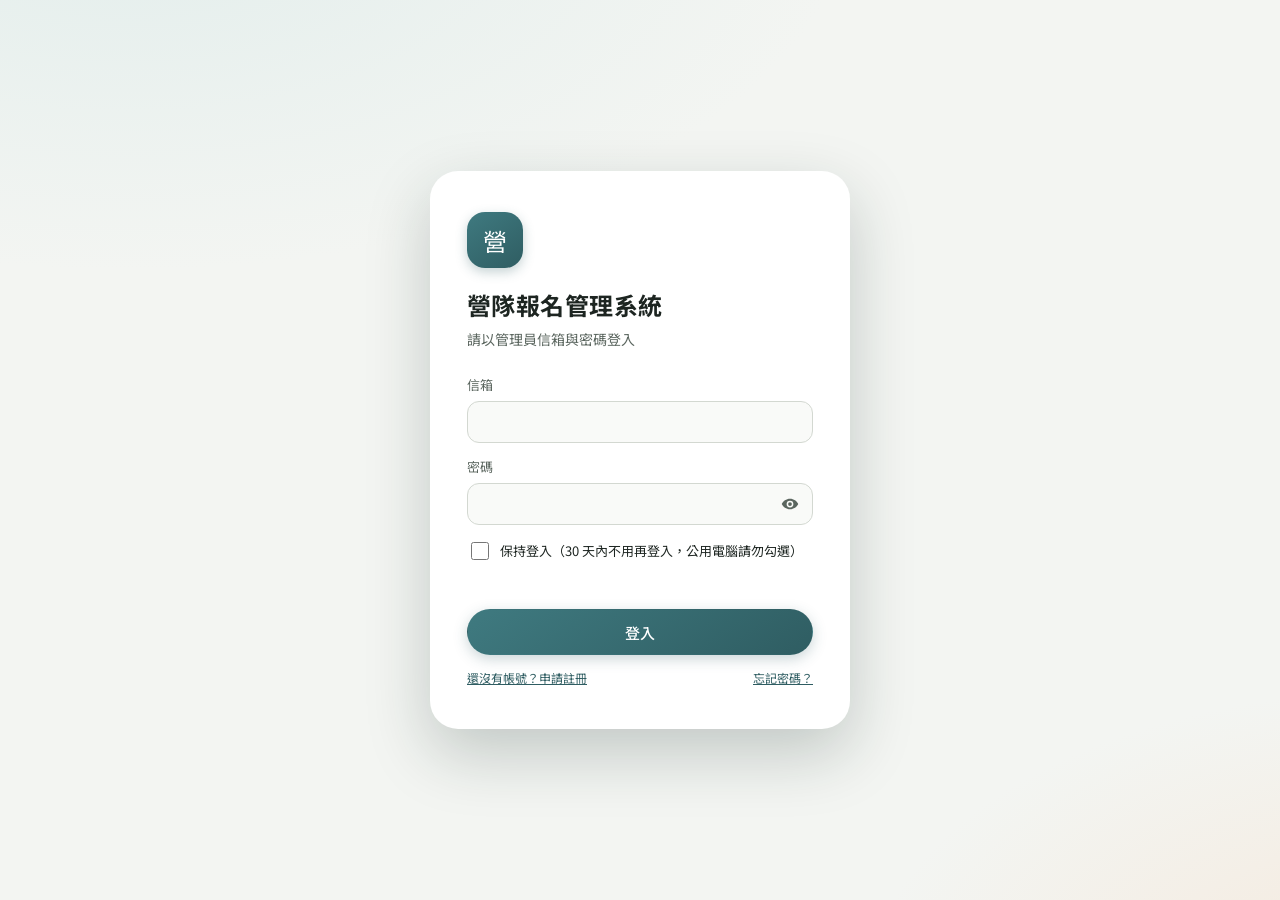
==== admin.html @ 38237365 "Update admin.html" ====
<!DOCTYPE html>
<html lang="zh-Hant">
<head>
  <meta charset="utf-8">
  <meta name="viewport" content="width=device-width, initial-scale=1">
  <meta name="theme-color" content="#2f5d62">
  <meta name="apple-mobile-web-app-capable" content="yes">
  <meta name="apple-mobile-web-app-title" content="營隊管理">
  <link rel="manifest" href="manifest.webmanifest">
  <link rel="icon" type="image/png" href="icon-192.png">
  <link rel="apple-touch-icon" href="icon-192.png">
  <title>系統管理｜營隊報名管理</title>
  <link rel="preconnect" href="https://fonts.googleapis.com">
  <link href="https://fonts.googleapis.com/css2?family=Noto+Sans+TC:wght@400;500;700&display=swap" rel="stylesheet">
  <link rel="stylesheet" href="assets/style.css">
  <script src="assets/config.js"></script>
  <script src="assets/app.js"></script>
</head>
<body>
  <main id="app">
<div class="view-admin hidden">
  <div class="page-head">
    <div>
      <h1>系統管理</h1>
      <div class="sub" id="ad-sub"></div>
    </div>
  </div>
  <div class="tabs" id="ad-tabs">
    <button type="button" data-tab="staff" class="on">人員</button>
    <button type="button" data-tab="projects">專案</button>
    <button type="button" data-tab="templates">信件範本</button>
    <button type="button" data-tab="perms">權限與移交</button>
  </div>
  <div id="ad-body"><div class="loading"><div class="spinner"></div>載入中</div></div>
</div>
<div class="loading" id="page-loading"><div class="spinner"></div>載入中</div>
  </main>
  <div id="modal-root"></div>
  <div id="toast-root"></div>
<script>
App.page('admin', function (root, params) {
  var D = null, tab = params.tab || 'staff';
  /** 每個分頁需要的權限（任一項） */
  var TAB_PERMS = { staff: ['approveStaff', 'manageStaff'], projects: ['approveProject', 'projectStatus', 'siteMaint'], templates: ['templates'], perms: ['__root'] };
  function can(k) { return D.me.isRoot || (k !== '__root' && D.me.perms.indexOf(k) >= 0); }
  function tabAllowed(t) { return (TAB_PERMS[t] || []).some(can); }

  function load() {
    return apiFast('getAdminData', function (d) {
      D = d;
      var first = null;
      $$('#ad-tabs button', root).forEach(function (b) {
        var t = b.getAttribute('data-tab'), okTab = tabAllowed(t);
        b.classList.toggle('hidden', !okTab);
        if (okTab && !first) first = t;
      });
      if (!tabAllowed(tab)) tab = first;
      $$('#ad-tabs button', root).forEach(function (b) { b.classList.toggle('on', b.getAttribute('data-tab') === tab); });
      render();
    }).catch(function (e) { toast(e.message, true); $('#ad-body', root).innerHTML = '<div class="card card-pad empty"></div>'; $('#ad-body .empty', root).textContent = e.message; });
  }

  $$('#ad-tabs button', root).forEach(function (b) {
    b.addEventListener('click', function () {
      tab = b.getAttribute('data-tab');
      $$('#ad-tabs button', root).forEach(function (x) { x.classList.toggle('on', x === b); });
      render();
    });
  });

  function render() {
    $('#ad-sub', root).textContent = '系統帳號：' + D.systemAccount + '　·　今日剩餘寄信額度 ' + D.quota + ' 封';
    var body = $('#ad-body', root);
    body.innerHTML = '';
    if (tab === 'staff') renderStaff(body);
    if (tab === 'projects') renderProjects(body);
    if (tab === 'templates') renderTemplates(body);
    if (tab === 'perms') renderPerms(body);
  }

  function permLabel(k) { var x = D.permDefs.filter(function (p) { return p.key === k; })[0]; return x ? x.label : k; }

  /* ---------- 人員 ---------- */
  function renderStaff(body) {
    var pending = D.staff.filter(function (s) { return s.applyStatus === '待審核'; });
    if (pending.length && can('approveStaff')) {
      var pc = el('<div class="card" style="margin-bottom:16px"><div class="toolbar"><h3 class="grow">待審核的註冊申請（' + pending.length + '）</h3></div>' +
        '<div class="table-wrap"><table class="simple"><thead><tr><th>名稱</th><th>信箱</th><th>申請說明</th><th>申請時間</th><th></th></tr></thead><tbody></tbody></table></div></div>');
      if (!D.approval.staffApproval) $('.toolbar', pc).insertAdjacentHTML('beforeend', '<span class="small muted">核准設定已關閉，之後的新人員會直接啟用</span>');
      pending.forEach(function (s) {
        var tr = el('<tr><td></td><td></td><td></td><td></td><td style="text-align:right;white-space:nowrap"><button class="btn sm danger" type="button">拒絕</button> <button class="btn sm primary" type="button">核准</button></td></tr>');
        var td = $$('td', tr);
        td[0].textContent = s.name; td[1].textContent = s.email; td[2].textContent = s.applyNote || '—'; td[3].textContent = fmtTime(s.createdAt);
        var b = $$('button', tr);
        b[0].addEventListener('click', function () { rejectApply(s); });
        b[1].addEventListener('click', function () { approveApply(s); });
        $('tbody', pc).appendChild(tr);
      });
      body.appendChild(pc);
    }
    var card = el('<div class="card"><div class="toolbar"><h3 class="grow">管理員</h3>' + (can('manageStaff') ? '<button class="btn primary sm" type="button">新增共同管理員</button>' : '') + '</div>' +
      '<div class="table-wrap"><table class="simple"><thead><tr><th>名稱</th><th>信箱</th><th>角色</th><th>可管理專案</th><th>總管授予的權限</th><th>狀態</th><th></th></tr></thead><tbody></tbody></table></div></div>');
    if (can('manageStaff')) $('.toolbar button', card).addEventListener('click', function () { editStaff(null); });
    var tb = $('tbody', card);
    D.staff.filter(function (s) { return s.applyStatus !== '待審核'; }).forEach(function (s) {
      var tr = el('<tr><td></td><td></td><td></td><td></td><td></td><td></td><td style="text-align:right;white-space:nowrap"></td></tr>');
      var td = $$('td', tr);
      td[0].textContent = s.name;
      td[1].textContent = s.email;
      td[2].innerHTML = '<span class="role-tag' + (s.isOwner ? ' owner' : s.isRoot ? ' root' : '') + '">' + esc(s.role) + '</span>' + (s.isOwner && s.isChief ? '<span class="role-tag root" style="margin-left:4px">協同總管</span>' : '');
      td[3].textContent = s.isRoot || s.perms.indexOf('allProjects') >= 0 ? '全部專案' : (s.projects.join('、') || '—');
      td[4].innerHTML = s.isRoot ? '<span class="small muted">全部</span>' : s.perms.length ? '<div class="perm-tags">' + s.perms.map(function (k) { return '<span class="perm-tag">' + esc(permLabel(k)) + '</span>'; }).join('') + '</div>' : '<span class="small muted">—</span>';
      td[5].innerHTML = (s.applyStatus === '已拒絕' ? '<span class="pill mute">申請未通過</span>' :
        s.enabled ? pill('運作中').replace('運作中', '啟用') : '<span class="pill mute">停用</span>') +
        '<div class="small ' + (s.termsVersion === D.terms.version ? 'muted' : 'warn-text') + '" style="margin-top:4px">' +
        (s.termsVersion ? '同意書第 ' + s.termsVersion + ' 版' + (s.termsVersion === D.terms.version ? '' : '（需重新同意）') : '尚未同意同意書') + '</div>';
      var acts = td[6];
      function btn(label, fn, cls) { var b = el('<button class="btn sm ' + (cls || '') + '" type="button" style="margin-left:6px"></button>'); b.textContent = label; b.addEventListener('click', fn); acts.appendChild(b); }
      // 有授權的人只有總管能停用或重設密碼（避免互相接管）
      var touchable = !s.isRoot && (D.me.isRoot || !s.perms.length || s.email === D.me.email);
      if (D.me.isRoot && !s.isRoot && s.enabled) btn('權限', function () { editPerms(s); });
      if (can('manageStaff') && (!s.isRoot || D.me.isRoot) && (!s.isOwner || D.me.isOwner)) btn('編輯', function () { editStaff(s); });
      if (can('manageStaff') && touchable) btn('重設密碼', function () { resetPw(s); });
      if (s.applyStatus === '已拒絕' && can('approveStaff')) btn('改為核准', function () { approveApply(s); });
      else if (can('manageStaff') && touchable) btn(s.enabled ? '停用' : '啟用', function () { toggleStaff(s); }, s.enabled ? 'danger' : '');
      tb.appendChild(tr);
    });
    body.appendChild(card);
  }

  function editStaff(s) {
    var isNew = !s;
    var form = el('<form style="display:flex;flex-direction:column;gap:14px" onsubmit="return false">' +
      '<label class="field"><span>名稱</span><input class="input" name="name"></label>' +
      '<label class="field"><span>信箱</span><input class="input" name="email" type="email"></label>' +
      (isNew ? '<label class="field"><span>密碼</span><input class="input" name="password" type="password" autocomplete="new-password"><span class="hint">至少 8 個字元</span></label>' : '') +
      (s && s.isRoot ? '<div class="hint">' + (s.isOwner ? esc(D.ownerTitle || '系統總管') : '協同總管') + '只能修改名稱；協同總管要換人請到「權限與移交」。</div>' :
        '<div class="field"><span class="small muted">可管理專案</span><div style="display:flex;flex-direction:column;gap:8px;margin-top:6px">' +
        D.projects.map(function (p) { return '<label class="check"><input type="checkbox" name="proj" value="' + esc(p.prefix) + '"' + (s && s.projects.indexOf(p.prefix) >= 0 ? ' checked' : '') + '><span>' + esc(p.prefix + '　' + p.name) + '</span></label>'; }).join('') +
        '</div></div>') +
      '</form>');
    form.elements.name.value = s ? s.name : '';
    form.elements.email.value = s ? s.email : '';
    if (!isNew) form.elements.email.disabled = true;
    modal({
      title: isNew ? '新增共同管理員' : '編輯管理員', body: form,
      buttons: [{ label: '取消', value: null }, {
        label: '儲存', cls: 'primary', value: function () {
          return {
            isNew: isNew, name: form.elements.name.value.trim(), email: form.elements.email.value.trim(),
            password: isNew ? form.elements.password.value : '',
            projects: $$('input[name=proj]:checked', form).map(function (i) { return i.value; })
          };
        }
      }]
    }).then(function (d) {
      if (!d) return;
      withBusy(api('saveStaff', d)).then(function () { toast('已儲存'); load(); }).catch(function (e) { toast(e.message, true); });
    });
  }

  function approveApply(s) {
    var form = el('<form style="display:flex;flex-direction:column;gap:14px" onsubmit="return false">' +
      '<dl class="kv"><dt>信箱</dt><dd></dd><dt>申請說明</dt><dd></dd></dl>' +
      '<label class="field"><span>名稱</span><input class="input" name="name"></label>' +
      '<div class="field"><span class="small muted">可管理專案（可以之後再用「編輯」調整）</span><div style="display:flex;flex-direction:column;gap:8px;margin-top:6px">' +
      (D.projects.length ? D.projects.filter(function (p) { return p.status !== '未核准'; }).map(function (p) { return '<label class="check"><input type="checkbox" name="proj" value="' + esc(p.prefix) + '"><span>' + esc(p.prefix + '　' + p.name) + '</span></label>'; }).join('') : '<span class="small muted">目前沒有專案</span>') +
      '</div></div></form>');
    var dd = $$('dd', form);
    dd[0].textContent = s.email; dd[1].textContent = s.applyNote || '—';
    form.elements.name.value = s.name;
    modal({
      title: '核准註冊：' + s.name, desc: '核准後此帳號可以登入，只能管理勾選的專案。', body: form,
      buttons: [{ label: '取消', value: null }, { label: '核准', cls: 'primary', value: function () {
        return { name: form.elements.name.value.trim(), projects: $$('input[name=proj]:checked', form).map(function (i) { return i.value; }) };
      } }]
    }).then(function (d) {
      if (!d) return;
      withBusy(api('approveStaff', s.email, d.projects, d.name)).then(function () { toast('已核准 ' + s.name); load(); }).catch(function (e) { toast(e.message, true); });
    });
  }

  function rejectApply(s) {
    formDialog({ title: '拒絕註冊：' + s.name, desc: s.email + '　拒絕後此帳號不能登入，本人可以重新申請。', okLabel: '拒絕', danger: true,
      fields: [{ name: 'reason', label: '原因（只記錄在操作紀錄，不會寄給申請人）', type: 'textarea' }] })
      .then(function (v) {
        if (!v) return;
        withBusy(api('rejectStaff', s.email, v.reason)).then(function () { toast('已拒絕'); load(); }).catch(function (e) { toast(e.message, true); });
      });
  }

  function resetPw(s) {
    formDialog({ title: '重設密碼：' + s.name, okLabel: '重設', fields: [{ name: 'pw', label: '新密碼', type: 'password', required: true, hint: '至少 8 個字元，請另行告知本人；本人登入後會被要求改成自己的密碼' }] })
      .then(function (v) {
        if (!v) return;
        withBusy(api('resetStaffPassword', s.email, v.pw)).then(function () { toast('已重設密碼'); }).catch(function (e) { toast(e.message, true); });
      });
  }

  function toggleStaff(s) {
    confirmDialog({ title: (s.enabled ? '停用' : '啟用') + ' ' + s.name, lines: [s.enabled ? '停用後此帳號無法登入' : '啟用後可再次登入'], danger: s.enabled, okLabel: s.enabled ? '停用' : '啟用' })
      .then(function (ok) {
        if (!ok) return;
        withBusy(api('setStaffEnabled', s.email, !s.enabled)).then(function () { toast('已更新'); load(); }).catch(function (e) { toast(e.message, true); });
      });
  }

  /* ---------- 專案 ---------- */
  function renderProjects(body) {
    var pend = D.projects.filter(function (p) { return p.status === '待核准'; });
    if (can('approveProject')) {
      var pc = el('<div class="card" style="margin-bottom:16px"><div class="toolbar"><div class="grow"><h3 style="margin:0">待核准的新專案（' + pend.length + '）</h3>' +
        '<div class="small muted">' + (D.approval.projectApproval ? '共同管理建立的專案核准後才開始收報名、寄信。' : '核准設定已關閉，之後的新專案會直接運作。') + '</div></div></div>' +
        '<div class="table-wrap"><table class="simple"><thead><tr><th>專案</th><th>營期</th><th>招生</th><th>建立者</th><th></th></tr></thead><tbody></tbody></table></div></div>');
      var ptb = $('tbody', pc);
      pend.forEach(function (p) {
        var tr = el('<tr><td><b></b><div class="small muted"></div></td><td></td><td></td><td></td><td style="text-align:right;white-space:nowrap"><button class="btn sm danger" type="button">退回</button> <button class="btn sm primary" type="button">核准</button></td></tr>');
        var td = $$('td', tr);
        $('b', td[0]).textContent = p.prefix + '　' + p.name;
        $('.small', td[0]).textContent = '表單：' + ((p.review && p.review.formTitle) || p.formUrl || '');
        td[1].textContent = fmtDate(p.start) + ' – ' + fmtDate(p.end);
        td[2].textContent = (p.regStart ? fmtDate(p.regStart) : '不限') + ' – ' + (p.regEnd ? fmtDate(p.regEnd) : '未定') + '，上限 ' + p.capacity + ' 人，原價 ' + p.price;
        td[3].innerHTML = esc(p.createdBy) + '<div class="small muted">' + esc(fmtTime(p.createdAt)) + '</div>';
        var b = $$('button', tr);
        b[0].addEventListener('click', function () { rejectProj(p); });
        b[1].addEventListener('click', function () { approveProj(p); });
        ptb.appendChild(tr);
      });
      if (!pend.length) ptb.innerHTML = '<tr><td colspan="5"><div class="empty">目前沒有待核准的專案</div></td></tr>';
      body.appendChild(pc);
    }
    if (!can('projectStatus') && !can('siteMaint')) return;
    var g = el('<div class="card card-pad" style="margin-bottom:16px"><div class="row"><div class="grow"><h3>停止全部專案</h3>' +
      '<div class="small muted">開啟後所有專案只能瀏覽：不抄寫新回覆、不寄信、不可修改。</div></div>' +
      '<button class="switch' + (D.globalStop ? ' on' : '') + '" type="button"></button></div></div>');
    $('.switch', g).addEventListener('click', function () {
      var on = !D.globalStop;
      confirmDialog({ title: on ? '停止全部專案' : '恢復全部專案', lines: on ? ['所有專案立即停止運作，只能瀏覽'] : ['恢復各專案原本的狀態'], danger: on, okLabel: on ? '全部停止' : '恢復' })
        .then(function (ok) {
          if (!ok) return;
          withBusy(api('setGlobalStop', on)).then(function () { toast(on ? '已停止全部專案' : '已恢復'); load(); }).catch(function (e) { toast(e.message, true); });
        });
    });
    if (can('projectStatus')) body.appendChild(g);

    var paused = D.sitePaused || {};
    var m = el('<div class="card card-pad" style="margin-bottom:16px"><div class="row"><div class="grow"><h3>全站維護</h3>' +
      '<div class="small muted">勾選要暫停的服務後按「套用」。暫停期間學員仍可填表，回覆會排隊，恢復後依提交時間補處理，不會遺失。' +
      (D.siteMaint && D.siteMaintBy ? '<br>目前由 ' + esc(D.siteMaintBy.split(' ')[0]) + ' 於 ' + esc(fmtTime(D.siteMaintBy.split(' ')[1])) + ' 設定。' : '') + '</div></div>' +
      '<span class="pill ' + (D.siteMaint ? 'warn' : 'ok') + '">' + (D.siteMaint ? '維護中' : '全部運作') + '</span></div>' +
      '<div class="maint-grid"></div>' +
      '<div class="row" style="justify-content:flex-end;gap:8px;margin-top:12px">' +
      (D.siteMaint ? '<button class="btn" type="button" data-act="resume">全部恢復</button>' : '') +
      '<button class="btn primary" type="button" data-act="apply">套用</button></div></div>');
    var grid = $('.maint-grid', m);
    (D.siteServices || []).forEach(function (x) {
      // 尚未開啟維護時，預設只勾「非總管登入」
      var checked = D.siteMaint ? !!paused[x.key] : x.key === 'login';
      var it = el('<label class="maint-item"><input type="checkbox"><span><b></b><span class="small muted"></span></span></label>');
      $('input', it).value = x.key; $('input', it).checked = checked;
      $('b', it).textContent = x.label; $('.small', it).textContent = x.desc;
      if (paused[x.key]) it.classList.add('paused');
      grid.appendChild(it);
    });
    function applyMaint(want) {
      var on = [], off = [];
      (D.siteServices || []).forEach(function (x) {
        if (want[x.key] && !paused[x.key]) on.push(x.label);
        if (!want[x.key] && paused[x.key]) off.push(x.label);
      });
      if (!on.length && !off.length) { toast('設定沒有變更'); return; }
      var lines = [];
      if (on.length) lines.push('暫停：' + on.join('、'));
      if (off.length) lines.push('恢復：' + off.join('、'));
      if (want.login && !paused.login) lines.push('總管以外的人立即無法登入，已登入的人會被登出（含保持登入）');
      if (!want.intake && paused.intake) lines.push('排隊中的表單回覆會立刻依提交時間補處理');
      confirmDialog({ title: '全站維護', lines: lines, danger: on.length > 0, okLabel: '套用' }).then(function (ok) {
        if (!ok) return;
        withBusy(api('setSiteMaintenance', want)).then(function (r) {
          toast('已套用' + (r && r.caughtUp ? '，補處理 ' + r.caughtUp + ' 筆排隊回覆' : ''));
          location.href = 'admin.html?tab=projects';
        }).catch(function (e) { toast(e.message, true); });
      });
    }
    $('[data-act=apply]', m).addEventListener('click', function () {
      var want = {};
      $$('input', grid).forEach(function (i) { if (i.checked) want[i.value] = true; });
      applyMaint(want);
    });
    if (D.siteMaint) $('[data-act=resume]', m).addEventListener('click', function () { applyMaint({}); });
    if (can('siteMaint')) body.appendChild(m);
    if (!can('projectStatus')) return;

    var card = el('<div class="card"><div class="table-wrap"><table class="simple"><thead><tr><th>專案代碼</th><th>營隊名稱</th><th>營期</th><th>設定狀態</th><th>實際狀態</th><th></th></tr></thead><tbody></tbody></table></div></div>');
    var tb = $('tbody', card);
    D.projects.forEach(function (p) {
      var tr = el('<tr><td></td><td></td><td></td><td></td><td></td><td style="text-align:right;white-space:nowrap"></td></tr>');
      var td = $$('td', tr);
      td[0].textContent = p.prefix;
      td[1].textContent = p.name;
      td[2].textContent = fmtDate(p.start) + ' – ' + fmtDate(p.end);
      td[3].innerHTML = pill(p.status) + (p.maintBy ? '<div class="small muted">' + esc(p.maintBy) + '</div>' : '');
      td[4].innerHTML = pill(p.effective);
      function btn(label, fn, cls) { var b = el('<button class="btn sm ' + (cls || '') + '" type="button" style="margin-left:6px"></button>'); b.textContent = label; b.addEventListener('click', fn); td[5].appendChild(b); }
      if (p.canOpen) btn('開啟', function () { go('students', { prefix: p.prefix, title: p.name }); });
      if (p.status !== '已封存' && p.status !== '待核准' && p.status !== '未核准') {
        if (p.status === '已停止') btn('恢復運作', function () { setStatus(p, '運作中'); });
        else btn('停止專案', function () { setStatus(p, '已停止'); }, 'danger');
        btn('封存', function () { archive(p); }, 'danger');
      }
      tb.appendChild(tr);
    });
    if (!D.projects.length) tb.innerHTML = '<tr><td colspan="6"><div class="empty">尚無專案</div></td></tr>';
    body.appendChild(card);
  }

  function approveProj(p) {
    confirmDialog({ title: '核准新專案：' + p.name, lines: ['專案代碼 ' + p.prefix + '，建立者 ' + p.createdBy, '核准後立即掛上表單觸發器、開始收報名與寄信',
      '表單上既有的回覆會匯入' + (p.review && p.review.notifyExisting ? '並寄出通知' : '，不寄通知'), '建立者會收到核准通知'], okLabel: '核准' })
      .then(function (ok) {
        if (!ok) return;
        withBusy(api('approveProject', p.prefix)).then(function (r) { toast('已核准' + (r.imported ? '，匯入 ' + r.imported + ' 筆回覆' : '')); load(); }).catch(function (e) { toast(e.message, true); });
      });
  }

  function rejectProj(p) {
    formDialog({ title: '退回新專案：' + p.name, desc: '退回後專案改為「未核准」，建立者會收到通知，可以修改後用同一個代碼重新送出。', okLabel: '退回', danger: true,
      fields: [{ name: 'reason', label: '原因（會寄給建立者）', type: 'textarea' }] })
      .then(function (v) {
        if (!v) return;
        withBusy(api('rejectProject', p.prefix, v.reason)).then(function () { toast('已退回'); load(); }).catch(function (e) { toast(e.message, true); });
      });
  }

  function setStatus(p, status) {
    var stop = status === '已停止';
    confirmDialog({ title: (stop ? '停止專案：' : '恢復專案：') + p.name, lines: stop ? ['停止後此專案只能瀏覽，不抄寫新回覆、不寄信'] : ['恢復為運作中'], danger: stop, okLabel: stop ? '停止' : '恢復' })
      .then(function (ok) {
        if (!ok) return;
        withBusy(api('setProjectStatus', p.prefix, status)).then(function () { toast('已更新'); load(); }).catch(function (e) { toast(e.message, true); });
      });
  }

  function archive(p) {
    confirmDialog({ title: '封存專案：' + p.name, lines: ['移除表單觸發器，不再抄寫新回覆', '隱藏並保護「' + p.prefix + '_」開頭的所有活頁', '封存後只能瀏覽，無法恢復運作'], danger: true, okLabel: '封存' })
      .then(function (ok) {
        if (!ok) return;
        withBusy(api('archiveProject', p.prefix)).then(function () { toast('已封存'); load(); }).catch(function (e) { toast(e.message, true); });
      });
  }

  /* ---------- 信件範本 ---------- */
  function editTemplate(t) {
    openTemplateEditor(t, {
      headerColor: D.defaultHeaderColor,
      footer: D.mailFooter, footerWhere: '系統管理 → 信件範本最下方；各專案也可在專案設定改', sigWhere: '各專案可在專案設定 → 信件署名改' }).then(function (v) {
      if (!v) return;
      withBusy(api('saveTemplate', t.code, v.subject, v.body, { footer: v.footer, signature: v.signature, headerColor: v.headerColor })).then(function () { toast('範本已儲存'); load(); }).catch(function (e) { toast(e.message, true); });
    });
  }

  function renderPresets(body) {
    var defs = D.presetDefs || [];
    var card = el('<div class="card" style="margin-top:16px"><div class="toolbar"><div class="grow"><h3 style="margin:0">常用清單</h3><div class="small muted">管理者執行匯款異常、取消報名等操作時，點一下就能填入，不用每次打字。每行一項。</div></div>' +
      '<button class="btn primary" type="button">儲存清單</button></div><div class="preset-list"></div></div>');
    var list = $('.preset-list', card);
    defs.forEach(function (d) {
      var f = el('<label class="field"><span></span><textarea class="input"></textarea></label>');
      $('span', f).textContent = d.label;
      $('textarea', f).name = d.key;
      $('textarea', f).value = (D.presets[d.key] || []).join('\n');
      list.appendChild(f);
    });
    $('button', card).addEventListener('click', function () {
      var out = {};
      defs.forEach(function (d) { out[d.key] = $('[name=' + d.key + ']', card).value.split('\n').map(function (x) { return x.trim(); }).filter(String); });
      withBusy(api('savePresets', out)).then(function () { toast('常用清單已儲存'); load(); }).catch(function (e) { toast(e.message, true); });
    });
    body.appendChild(card);
  }

  /** 系統預設的信件附註：每封信最後的灰色小字；各專案可自訂或不加 */
  function renderFooter(body) {
    var card = el('<div class="card card-pad" style="margin-top:16px"><div class="row"><div class="grow"><h3 style="margin:0">信件附註（系統預設）</h3>' +
      '<div class="small muted">每封信內容之後、署名之前，以分隔線隔開的灰色小字。各專案可在「專案設定 → 信件附註」改成自己的或不加；清空表示預設不加附註。</div></div></div>' +
      '<div class="field" style="margin-top:12px"><textarea class="input" rows="5"></textarea></div>' +
      '<div class="row" style="justify-content:flex-end;gap:8px;margin-top:10px"><button class="btn ghost" type="button" data-a="dflt">填入原始預設</button><button class="btn primary" type="button" data-a="save">儲存附註</button></div></div>');
    var ta = $('textarea', card);
    ta.value = D.mailFooter || '';
    var ed = chipEditor(ta);
    ta.parentNode.insertBefore(formatToolbar(ed, { vars: true }), ta);
    $('[data-a=dflt]', card).addEventListener('click', function () { ed.value = D.mailFooterDefault; });
    $('[data-a=save]', card).addEventListener('click', function () {
      withBusy(api('saveMailFooter', ed.value)).then(function (r) { toast(r ? '信件附註已儲存' : '內容沒有變更'); load(); }).catch(function (e) { toast(e.message, true); });
    });
    body.appendChild(card);
  }

  function renderTemplates(body) {
    var card = el('<div class="card"><div class="toolbar"><div class="grow small muted">這裡是系統預設範本，所有專案共用；各專案可在「報名與學員管理 → 信件範本」複製一份直接修改（例如加上飯店、總召資訊）。</div></div>' +
      '<table class="simple"><thead><tr><th>通知</th><th>主旨</th><th></th></tr></thead><tbody></tbody></table></div>');
    var tb = $('tbody', card);
    D.templates.forEach(function (t) {
      var tr = el('<tr><td></td><td></td><td style="text-align:right"><button class="btn sm" type="button">編輯</button></td></tr>');
      $$('td', tr)[0].innerHTML = '<span class="tpl-dot" style="background:' + (normHex(t.headerColor) || D.defaultHeaderColor || '#2f5d62') + '"></span>' + esc(t.name);
      $$('td', tr)[1].textContent = t.subject;
      $('button', tr).addEventListener('click', function () { editTemplate(t); });
      tb.appendChild(tr);
    });
    body.appendChild(card);
    renderFooter(body);
    renderPresets(body);
  }

  /* ---------- 權限與移交（總管與系統總管） ---------- */
  function editPerms(s) {
    var form = el('<form class="perm-form" onsubmit="return false"></form>');
    D.permDefs.forEach(function (x) {
      var it = el('<label class="maint-item"><input type="checkbox" name="perm"><span><b></b><span class="small muted"></span></span></label>');
      $('input', it).value = x.key; $('input', it).checked = s.perms.indexOf(x.key) >= 0;
      $('b', it).textContent = x.label; $('.small', it).textContent = x.desc;
      form.appendChild(it);
    });
    modal({
      title: '授予權限：' + s.name, desc: s.email + '　授予、移交總管與核准設定只有總管可以做；每一項變更都會記錄。', body: form, cls: 'wide',
      buttons: [{ label: '取消', value: null }, { label: '儲存', cls: 'primary', value: function () { return $$('input[name=perm]:checked', form).map(function (i) { return i.value; }); } }]
    }).then(function (perms) {
      if (!perms) return;
      withBusy(api('setStaffPerms', s.email, perms)).then(function (r) {
        var msg = [];
        if (r.added.length) msg.push('授予：' + r.added.join('、'));
        if (r.removed.length) msg.push('收回：' + r.removed.join('、'));
        toast(msg.join('；') || '權限沒有變更'); load();
      }).catch(function (e) { toast(e.message, true); });
    });
  }

  function renderPerms(body) {
    var ac = el('<div class="card card-pad" style="margin-bottom:16px"><h3>核准設定</h3><div class="small muted" style="margin-bottom:12px">決定新人員、新專案是否要先經過核准。總管與有「核准人員」「核准新專案」權限的人，自己新增的不用等核准。</div><div class="approval-list"></div></div>');
    var list = $('.approval-list', ac);
    D.approvalDefs.forEach(function (x) {
      var on = !!D.approval[x.key];
      var row = el('<div class="row approval-row"><div class="grow"><b></b><div class="small muted"></div></div><button class="switch' + (on ? ' on' : '') + '" type="button"></button></div>');
      $('b', row).textContent = x.label; $('.small', row).textContent = x.desc;
      $('.switch', row).setAttribute('aria-label', x.label);
      $('.switch', row).addEventListener('click', function () {
        var d = {}; d[x.key] = !on;
        confirmDialog({ title: (on ? '關閉：' : '開啟：') + x.label, lines: [x.desc], okLabel: on ? '關閉' : '開啟', danger: on && x.key !== 'coCreate' })
          .then(function (ok) {
            if (!ok) return;
            withBusy(api('setApprovalSettings', d)).then(function () { toast('已更新'); load(); }).catch(function (e) { toast(e.message, true); });
          });
      });
      list.appendChild(row);
    });
    body.appendChild(ac);

    var co = D.staff.filter(function (s) { return !s.isRoot && s.enabled; });
    var pc = el('<div class="card" style="margin-bottom:16px"><div class="toolbar"><div class="grow"><h3 style="margin:0">授予權限</h3><div class="small muted">把總管的部分功能交給信任的共同管理。點「設定」逐項勾選。</div></div></div>' +
      '<div class="table-wrap"><table class="simple perm-matrix"><thead><tr><th>人員</th>' + D.permDefs.map(function (x) { return '<th title="' + esc(x.desc) + '">' + esc(x.label) + '</th>'; }).join('') + '<th></th></tr></thead><tbody></tbody></table></div></div>');
    var tb = $('tbody', pc);
    co.forEach(function (s) {
      var tr = el('<tr><td><b></b><div class="small muted"></div></td>' + D.permDefs.map(function (x) { return '<td class="perm-cell">' + (s.perms.indexOf(x.key) >= 0 ? '<span class="perm-yes" aria-label="有">●</span>' : '<span class="muted" aria-label="無">·</span>') + '</td>'; }).join('') +
        '<td style="text-align:right"><button class="btn sm" type="button">設定</button></td></tr>');
      $('b', tr).textContent = s.name; $('.small', tr).textContent = s.email;
      $('button', tr).addEventListener('click', function () { editPerms(s); });
      tb.appendChild(tr);
    });
    if (!co.length) tb.innerHTML = '<tr><td colspan="' + (D.permDefs.length + 2) + '"><div class="empty">還沒有已啟用的共同管理員</div></td></tr>';
    body.appendChild(pc);

    var tm = el('<div class="card card-pad" style="margin-bottom:16px"><div class="row"><div class="grow"><h3 style="margin:0">聲明同意書</h3>' +
      '<div class="small muted">註冊時必須閱讀並勾選；已有帳號的人登入後也會被要求同意。修改內容後版本加一，所有人下次使用時要重新同意。</div></div>' +
      '<span class="pill brand">第 ' + D.terms.version + ' 版' + (D.terms.isDefault ? '（預設內容）' : '') + '</span></div>' +
      '<label class="field" style="margin-top:12px"><span>標題：' + esc(D.terms.title) + '</span><textarea class="input terms-edit" rows="14"></textarea></label>' +
      '<div class="row" style="justify-content:flex-end;margin-top:10px"><button class="btn primary" type="button">儲存為新版本</button></div></div>');
    $('textarea', tm).value = D.terms.text;
    $('button', tm).addEventListener('click', function () {
      var text = $('textarea', tm).value;
      if (text.trim() === D.terms.text.trim()) { toast('內容沒有變更'); return; }
      confirmDialog({ title: '儲存聲明同意書第 ' + (D.terms.version + 1) + ' 版', lines: ['所有人（包含你）下次使用時都要重新閱讀並同意', '修改前後的內容會記錄在操作紀錄'], okLabel: '儲存' })
        .then(function (ok) {
          if (!ok) return;
          withBusy(api('saveTerms', text)).then(function (r) { toast('已儲存為第 ' + r.version + ' 版'); location.reload(); }).catch(function (e) { toast(e.message, true); });
        });
    });
    body.appendChild(tm);

    var OWN = D.ownerTitle || '系統總管';
    var chief = D.staff.filter(function (s) { return s.isChief; })[0];
    var owner = D.staff.filter(function (s) { return s.isOwner; })[0];
    var desc, btns;
    if (D.me.isOwner && D.me.isChief) {
      desc = '你是' + OWN + '，目前也擔任協同總管。可以把協同總管交給另一位管理員負責日常管理；你仍保有全部權限，隨時可以收回。雙方都會收到通知信，並記錄在操作紀錄。';
      btns = '<button class="btn danger" type="button" data-t="give">指派協同總管…</button>';
    } else if (D.me.isOwner) {
      desc = '目前的協同總管是 ' + (chief ? chief.name + '（' + chief.email + '）' : '（未指定）') + '。你是' + OWN + '，不受移交影響、保有全部權限，可以隨時收回協同總管或改指派給其他人。';
      btns = '<button class="btn" type="button" data-t="give">改指派…</button><button class="btn danger" type="button" data-t="reclaim">收回協同總管…</button>';
    } else {
      desc = '把協同總管交給另一位已啟用的管理員。移交後你會變成共同管理，系統管理的功能改由對方使用；雙方都會收到通知信，並記錄在操作紀錄。' +
        (owner ? OWN + ' ' + owner.name + ' 不受影響，隨時可以收回協同總管。' : '');
      btns = '<button class="btn danger" type="button" data-t="give">移交協同總管…</button>';
    }
    var tc = el('<div class="card card-pad transfer-card"><h3>' + (D.me.isOwner ? '協同總管指派' : '移交協同總管') + '</h3><div class="small muted" style="margin-bottom:12px"></div>' +
      '<div class="row" style="justify-content:flex-end;gap:8px">' + btns + '</div></div>');
    $('.small', tc).textContent = desc;
    $$('[data-t]', tc).forEach(function (b) { b.addEventListener('click', function () { transfer(b.getAttribute('data-t'), chief); }); });
    body.appendChild(tc);
  }

  function transfer(mode, chief) {
    var OWN = D.ownerTitle || '系統總管';
    var me = D.staff.filter(function (s) { return s.email === D.me.email; })[0] || { name: '你', email: D.me.email };
    function done(msg) {
      toast(msg);
      if (D.me.isOwner) load(); else setTimeout(function () { go('menu'); }, 1200);
    }
    if (mode === 'reclaim') {
      var other = chief && !chief.isOwner ? chief : null;
      formDialog({
        title: '收回協同總管', desc: '收回後你會重新擔任協同總管' + (other ? '，' + other.name + ' 改為共同管理' : '') + '。雙方都會收到通知信。', okLabel: '收回協同總管', danger: true,
        fields: (other ? [{ name: 'keep', label: other.name + ' 改為共同管理後，仍可以管理所有現有專案', type: 'checkbox', value: true }] : [])
          .concat([{ name: 'pw', label: '再輸入一次你的密碼', type: 'password', required: true }])
      }).then(function (v) {
        if (!v) return;
        withBusy(api('transferRoot', D.me.email, v.pw, !!v.keep)).then(function () { done('已收回協同總管'); }).catch(function (e) { toast(e.message, true); });
      });
      return;
    }
    var co = D.staff.filter(function (s) { return !s.isRoot && s.enabled; });
    if (!co.length) { toast('沒有可以指派的對象，請先新增並啟用一位共同管理員', true); return; }
    var keepLabel = D.me.isOwner
      ? (chief && !chief.isOwner ? '原協同總管 ' + chief.name + ' 改為共同管理後，仍可以管理所有現有專案' : null)
      : '移交後我仍可以管理所有現有專案';
    var fields = [{ name: 'to', label: '新協同總管', type: 'select', options: co.map(function (s) { return { value: s.email, label: s.name + '（' + s.email + '）' }; }), required: true }];
    if (keepLabel) fields.push({ name: 'keep', label: keepLabel, type: 'checkbox', value: true });
    fields.push({ name: 'pw', label: '再輸入一次你的密碼', type: 'password', required: true });
    formDialog({
      title: D.me.isOwner ? '指派協同總管' : '移交協同總管',
      desc: '這個操作會立即生效。' + (D.me.isOwner ? '你仍是' + OWN + '，隨時可以收回。' : OWN + '隨時可以收回協同總管。'),
      okLabel: '確認', danger: true, fields: fields
    }).then(function (v) {
      if (!v) return;
      var t = co.filter(function (s) { return s.email === v.to; })[0];
      var lines = [t.email + ' 會成為協同總管'];
      if (!D.me.isOwner) lines.push('你會改為共同管理' + (v.keep ? '，保留所有現有專案' : ''), '系統管理頁面會關閉，回到功能選單');
      else if (chief && !chief.isOwner) lines.push(chief.name + ' 改為共同管理' + (v.keep ? '，保留所有現有專案' : ''));
      else lines.push('你仍是' + OWN + '，保有全部權限');
      confirmDialog({ title: '確定把協同總管交給 ' + t.name + '？', lines: lines, danger: true, okLabel: '確認' })
        .then(function (ok) {
          if (!ok) return;
          withBusy(api('transferRoot', v.to, v.pw, !!v.keep)).then(function () { done('協同總管已交給 ' + t.name); }).catch(function (e) { toast(e.message, true); });
        });
    });
  }

  load();
});
</script>
</body>
</html>
---- assets/style.css ----
:root {
    --bg: #f3f5f2;
    --surface: #ffffff;
    --surface-2: #f9faf8;
    --line: #e8ebe6;
    --line-strong: #d3d8d1;
    --text: #1d2521;
    --text-2: #5b665f;
    --text-3: #8a948d;
    --brand: #2f5d62;
    --brand-2: #3f7a80;
    --brand-soft: #e6f0ef;
    --accent: #c8803a;
    --ok: #2e7d4f;   --ok-soft: #e5f3ea;
    --warn: #b7791f; --warn-soft: #fbf1df;
    --bad: #c0392b;  --bad-soft: #fbe7e4;
    --info: #3563a8; --info-soft: #e7eef9;
    --mute: #7b847e; --mute-soft: #eef0ed;
    --radius-lg: 24px;
    --radius: 20px;
    --radius-md: 14px;
    --radius-sm: 12px;
    --pill: 999px;
    --shadow: 0 1px 2px rgba(20, 40, 35, .04), 0 6px 24px rgba(20, 40, 35, .06);
    --shadow-hover: 0 2px 4px rgba(20, 40, 35, .05), 0 14px 36px rgba(20, 40, 35, .12);
    --shadow-lg: 0 24px 64px rgba(20, 40, 35, .22);
    --focus: 0 0 0 4px rgba(47, 93, 98, .16);
  }
  * { box-sizing: border-box; }
  html, body { margin: 0; background: var(--bg); color: var(--text); }
  body { background: radial-gradient(1000px 520px at 0% -10%, #e6efed 0%, transparent 60%), radial-gradient(800px 480px at 100% 0%, #f6ede3 0%, transparent 55%), var(--bg); background-attachment: fixed; min-height: 100vh; }
  ::selection { background: var(--brand-soft); }
  body { font-family: 'Noto Sans TC', 'PingFang TC', 'Microsoft JhengHei', system-ui, sans-serif; font-size: 14px; line-height: 1.55; -webkit-font-smoothing: antialiased; }
  a { color: var(--brand); }
  h1, h2, h3 { margin: 0; font-weight: 700; letter-spacing: .01em; }
  h1 { font-size: 24px; letter-spacing: .02em; }
  h2 { font-size: 17px; }
  h3 { font-size: 15px; }
  .hidden { display: none !important; }
  .muted { color: var(--text-2); }
  .small { font-size: 12px; }
  .row { display: flex; gap: 12px; align-items: center; }
  .wrap { flex-wrap: wrap; }
  .grow { flex: 1; }
  .spacer { flex: 1; }

  /* 頂部列 */
  .topbar { position: sticky; top: 12px; z-index: 20; display: flex; align-items: center; gap: 16px; padding: 0 10px 0 14px; height: 60px; max-width: 1296px; margin: 12px auto 0; width: calc(100% - 24px); background: rgba(255, 255, 255, .82); backdrop-filter: saturate(1.4) blur(14px); -webkit-backdrop-filter: saturate(1.4) blur(14px); border: 1px solid rgba(255, 255, 255, .9); border-radius: var(--pill); box-shadow: var(--shadow); }
  .brand { display: flex; align-items: center; gap: 10px; font-weight: 700; color: var(--brand); cursor: pointer; user-select: none; }
  .brand-mark { width: 36px; height: 36px; border-radius: 12px; background: linear-gradient(145deg, var(--brand-2), var(--brand)); color: #fff; display: grid; place-items: center; font-size: 16px; box-shadow: 0 4px 12px rgba(47, 93, 98, .28); }
  .crumb { color: var(--text-2); font-size: 13px; padding: 6px 14px; border-radius: var(--pill); background: var(--surface-2); }
  .crumb:empty { display: none; }
  .crumb b { color: var(--text); font-weight: 500; }
  .user-chip { display: flex; align-items: center; gap: 8px; padding: 5px 5px 5px 14px; border: 1px solid var(--line); border-radius: var(--pill); cursor: pointer; background: var(--surface); transition: box-shadow .15s, border-color .15s; }
  .user-chip:hover { border-color: var(--line-strong); box-shadow: var(--shadow); }
  .user-chip .avatar { width: 34px; height: 34px; border-radius: 50%; background: var(--brand-soft); color: var(--brand); display: grid; place-items: center; font-weight: 700; font-size: 12px; }
  .role-tag { font-size: 11px; padding: 2px 10px; border-radius: 999px; background: var(--brand-soft); color: var(--brand); }
  .role-tag.root { background: linear-gradient(135deg, #f6d27a, #e0a43c); color: #5a3a00; font-weight: 700; box-shadow: 0 2px 6px rgba(200, 128, 58, .3); }
  .role-tag.owner { background: linear-gradient(135deg, #3b2f63, #6a4fb3); color: #fff; font-weight: 700; box-shadow: 0 2px 6px rgba(80, 60, 160, .3); }
  .user-chip .avatar.root { background: linear-gradient(135deg, #fbe3a6, #efc067); color: #6b4300; }
  /* 密碼顯示切換 */
  .pw-wrap { position: relative; display: block; }
  .pw-wrap > .input { width: 100%; padding-right: 46px; box-sizing: border-box; }
  .pw-eye { position: absolute; top: 50%; right: 6px; transform: translateY(-50%); width: 34px; height: 34px; border: 0; border-radius: 10px; background: transparent; color: var(--text-2); display: grid; place-items: center; cursor: pointer; }
  .pw-eye:hover { background: var(--surface-2); color: var(--text); }
  .pw-eye.on { color: var(--brand); }
  .pw-eye:focus-visible { outline: 2px solid var(--brand); outline-offset: 1px; }
  /* 聲明同意書 */
  .terms-box { max-height: 240px; overflow-y: auto; padding: 14px 16px; border: 1px solid var(--line); border-radius: 14px; background: var(--surface-2); font-size: 13px; line-height: 1.75; color: var(--text); }
  .terms-title { font-weight: 700; font-size: 14px; margin-bottom: 8px; display: flex; align-items: baseline; gap: 8px; flex-wrap: wrap; }
  .terms-ver { font-weight: 400; font-size: 11.5px; color: var(--text-2); }
  .terms-text { white-space: pre-wrap; }
  .modal .terms-box { max-height: min(50vh, 420px); }
  .terms-edit { font-size: 13px; line-height: 1.7; min-height: 280px; }
  .warn-text { color: var(--warn); }
  /* 通知鈴鐺 */
  .bell { position: relative; width: 40px; height: 40px; border-radius: 50%; border: 1px solid var(--line); background: var(--surface); color: var(--text-2); display: grid; place-items: center; cursor: pointer; flex: none; transition: border-color .15s, box-shadow .15s, color .15s; }
  .bell:hover { border-color: var(--line-strong); box-shadow: var(--shadow); color: var(--text); }
  .bell-badge { position: absolute; top: -4px; right: -4px; min-width: 18px; height: 18px; padding: 0 5px; border-radius: 999px; background: var(--bad); color: #fff; font-size: 10.5px; font-weight: 700; line-height: 18px; text-align: center; box-shadow: 0 0 0 2px var(--surface); }
  .bell-badge.hidden { display: none; }
  .bell-pop { position: fixed; z-index: 60; width: min(400px, calc(100vw - 16px)); max-height: min(560px, calc(100vh - 100px)); display: flex; flex-direction: column; background: var(--surface); border: 1px solid var(--line); border-radius: 18px; box-shadow: 0 18px 50px rgba(20, 40, 35, .18); overflow: hidden; }
  .bell-head { display: flex; align-items: center; gap: 4px; padding: 12px 10px 6px 16px; }
  .bell-head b { font-size: 15px; }
  .bell-tabs { display: flex; gap: 4px; padding: 0 12px 8px; border-bottom: 1px solid var(--line); }
  .bell-tabs button { border: 0; background: none; padding: 5px 12px; border-radius: 999px; font-size: 12.5px; color: var(--text-2); cursor: pointer; }
  .bell-tabs button.on { background: var(--brand-soft); color: var(--brand); font-weight: 700; }
  .bell-body { overflow-y: auto; overscroll-behavior: contain; }
  .bell-item { display: flex; gap: 10px; width: 100%; text-align: left; padding: 12px 16px 12px 12px; border: 0; border-bottom: 1px solid var(--line); background: none; cursor: pointer; color: var(--text); font: inherit; }
  .bell-item:hover { background: var(--surface-2); }
  .bell-item.unread { background: color-mix(in srgb, var(--brand-soft) 45%, transparent); }
  .bell-item.unread:hover { background: var(--brand-soft); }
  .bell-dot { width: 8px; height: 8px; border-radius: 50%; margin-top: 7px; flex: none; background: transparent; }
  .bell-item.unread .bell-dot { background: var(--brand); }
  .bell-main { display: flex; flex-direction: column; gap: 3px; min-width: 0; flex: 1; }
  .bell-top { display: flex; align-items: center; gap: 6px; font-size: 11.5px; color: var(--text-2); min-width: 0; }
  .bell-top .pill { font-size: 10.5px; padding: 1px 8px; flex: none; }
  .bell-proj { overflow: hidden; text-overflow: ellipsis; white-space: nowrap; min-width: 0; }
  .bell-time { margin-left: auto; white-space: nowrap; flex: none; }
  .bell-title { font-size: 13.5px; }
  .bell-item.unread .bell-title { font-weight: 700; }
  .bell-text { font-size: 12px; color: var(--text-2); overflow: hidden; text-overflow: ellipsis; white-space: nowrap; }
  .bell-empty { padding: 40px 16px; text-align: center; color: var(--text-2); font-size: 13px; }
  .bell-foot { padding: 10px 16px 12px; font-size: 11px; color: var(--text-3, var(--text-2)); text-align: center; }
  .notify-settings { display: flex; flex-direction: column; gap: 16px; }
  .notify-grid { display: grid; grid-template-columns: repeat(auto-fill, minmax(170px, 1fr)); gap: 8px 14px; margin-top: 8px; }
  .maint-pill { display: inline-flex; align-items: center; gap: 6px; height: 30px; padding: 0 14px; border-radius: var(--pill); background: var(--warn-soft); color: var(--warn); font-size: 12px; font-weight: 700; text-decoration: none; white-space: nowrap; }
  .maint-pill::before { content: ''; width: 8px; height: 8px; border-radius: 50%; background: currentColor; animation: blink 1.4s ease-in-out infinite; }
  /* 信件格式工具列與常用清單 */
  .fmt-bar { display: flex; flex-direction: column; gap: 8px; }
  .fmt-row { display: flex; flex-wrap: wrap; align-items: center; gap: 6px; padding: 6px; border-radius: 12px; background: var(--surface-2); }
  .fmt-btn { height: 30px; min-width: 30px; padding: 0 10px; border-radius: 8px; border: 1px solid var(--line); background: var(--surface); color: var(--text); font-size: 12px; cursor: pointer; }
  .fmt-btn:hover { border-color: var(--line-strong); }
  .fmt-swatch { width: 24px; height: 24px; border-radius: 50%; border: 2px solid var(--surface); box-shadow: 0 0 0 1px var(--line); cursor: pointer; padding: 0; color: #fff; font-size: 10px; font-weight: 700; line-height: 20px; }
  .fmt-swatch:hover { transform: scale(1.12); }
  .fmt-sep { width: 1px; height: 20px; background: var(--line); margin: 0 2px; }
  .fmt-hex { display: inline-flex; align-items: center; gap: 4px; height: 30px; padding: 0 4px 0 3px; border-radius: 8px; border: 1px solid var(--line); background: var(--surface); }
  .fmt-hex input[type=color] { width: 24px; height: 24px; border: 0; padding: 0; background: none; cursor: pointer; flex: none; }
  .fmt-hexin { width: 104px; min-width: 0; border: 0; background: transparent; color: var(--text); font: 12px/1 ui-monospace, SFMono-Regular, Menlo, monospace; outline: none; }
  .fmt-hexin.bad { color: var(--bad); }
  .fmt-link .fmt-hex { flex: 0 0 auto; height: 34px; }
  .fmt-bar > .fmt-err { color: var(--bad); padding: 0 6px; }
  .fmt-bar > .fmt-err:empty { display: none; }
  .fmt-var, .fmt-size { height: 30px; border-radius: 8px; border: 1px solid var(--line); background: var(--surface); color: var(--text); font-size: 12px; padding: 0 8px; }
  .fmt-link { display: flex; flex-wrap: wrap; align-items: center; gap: 8px; padding: 10px; border-radius: 12px; border: 1px dashed var(--line-strong); }
  .fmt-link.hidden { display: none; }
  .fmt-link .input { flex: 1 1 160px; min-width: 0; height: 34px; }
  .fmt-link .fmt-err { flex-basis: 100%; color: var(--bad); }
  .fmt-link .fmt-err:empty { display: none; }
  .seg.sm span { height: 28px; padding: 0 10px; font-size: 12px; }
  .preset-chips { display: flex; flex-wrap: wrap; align-items: center; gap: 6px; }
  .preset-chip { max-width: 100%; height: 28px; padding: 0 12px; border-radius: 999px; border: 1px solid var(--line); background: var(--surface-2); color: var(--text); font-size: 12px; cursor: pointer; overflow: hidden; text-overflow: ellipsis; white-space: nowrap; }
  .preset-chip:hover { border-color: var(--brand); color: var(--brand); }
  .tpl-editor { display: grid; grid-template-columns: minmax(0, 1fr) minmax(0, 1fr); gap: 16px; }
  .tpl-editor textarea.input { height: 320px; min-height: 320px; resize: vertical; font-size: 13px; line-height: 1.7; }
  .tpl-editor .mail-frame { width: 100%; height: 100%; min-height: 380px; border: 1px solid var(--line); border-radius: 12px; background: #f4f5f7; }
  @media (max-width: 760px) { .tpl-editor { grid-template-columns: 1fr; } }
  .modal.xwide { width: min(1080px, 100%); }
  .preset-list { display: grid; grid-template-columns: repeat(auto-fill, minmax(260px, 1fr)); gap: 14px; padding: 16px; }
  .preset-list textarea { min-height: 130px; font-size: 13px; }
  .fmt-help { font-size: 12px; color: var(--text-2); line-height: 1.9; }
  .fmt-help code { background: var(--surface-2); border-radius: 6px; padding: 1px 6px; font-size: 11.5px; color: var(--text); }
  .multi-map { grid-column: 1 / -1; }
  .multi-q { display: grid; grid-template-columns: repeat(auto-fill, minmax(180px, 1fr)); gap: 8px 12px; padding: 12px; border: 1px solid var(--line); border-radius: 12px; max-height: 200px; overflow: auto; }
  .multi-q .check span { overflow: hidden; text-overflow: ellipsis; white-space: nowrap; }
  .tag.bad { background: var(--bad-soft, #fdecea); color: var(--bad); }
  .tpl-list { display: flex; flex-direction: column; gap: 8px; }
  .tpl-row { display: flex; align-items: center; gap: 12px; padding: 12px 14px; border: 1px solid var(--line); border-radius: 14px; }
  .tpl-row .grow { min-width: 0; }
  .tpl-row .tpl-name { font-weight: 600; font-size: 14px; }
  .tpl-row .tpl-subj { overflow: hidden; text-overflow: ellipsis; white-space: nowrap; }
  .sync-note { font-size: 12px; color: var(--text-2); white-space: nowrap; }
  /* 匯出 PDF 視窗 */
  .export-dlg { display: flex; flex-direction: column; gap: 16px; }
  .export-row { display: flex; gap: 14px; align-items: center; flex-wrap: wrap; }
  .export-row.top { align-items: flex-start; }
  .export-label { width: 64px; flex: none; font-size: 13px; color: var(--text-2); font-weight: 500; }
  .export-row .grow { min-width: 0; flex: 1; display: flex; flex-direction: column; gap: 12px; }
  .seg { display: inline-flex; flex-wrap: wrap; gap: 6px; padding: 4px; border-radius: 14px; background: var(--surface-2); }
  .seg label { cursor: pointer; }
  .seg input { position: absolute; opacity: 0; pointer-events: none; }
  .seg span { display: inline-flex; align-items: center; height: 32px; padding: 0 14px; border-radius: 10px; font-size: 13px; color: var(--text-2); }
  .seg input:checked + span { background: var(--surface); color: var(--brand); font-weight: 600; box-shadow: 0 1px 3px rgba(0,0,0,.08); }
  .seg input:focus-visible + span { outline: 2px solid var(--brand); }
  .export-group { border: 1px solid var(--line); border-radius: 14px; padding: 12px 14px; }
  .export-group-head { display: flex; align-items: center; gap: 10px; margin-bottom: 10px; font-size: 13px; }
  .export-group-head .link { border: 0; background: none; color: var(--brand); font-size: 12px; cursor: pointer; padding: 2px 4px; }
  .export-cols { display: grid; grid-template-columns: repeat(auto-fill, minmax(150px, 1fr)); gap: 8px 12px; max-height: 220px; overflow: auto; }
  .export-cols .check span { overflow: hidden; text-overflow: ellipsis; white-space: nowrap; }
  /* PDF 排版用（畫面外，固定白底黑字，不受深色模式影響） */
  .pdf-host { position: fixed; left: -30000px; top: 0; }
  .pdf-page { position: relative; box-sizing: border-box; background: #fff; color: #1d2621; font-family: 'Noto Sans TC', 'PingFang TC', 'Microsoft JhengHei', sans-serif; overflow: hidden; }
  .pdf-title h1 { font-size: 20px; margin: 0 0 6px; color: #2f5d62; font-weight: 700; }
  .pdf-meta { font-size: 11px; color: #5b665f; margin-bottom: 14px; }
  .pdf-cont { font-size: 12px; color: #5b665f; margin-bottom: 10px; font-weight: 500; }
  .pdf-table { width: 100%; border-collapse: collapse; font-size: 10.5px; line-height: 1.45; table-layout: auto; }
  .pdf-page.land .pdf-table { font-size: 11px; }
  .pdf-table th { background: #e8efed; color: #2f5d62; font-weight: 700; text-align: left; padding: calc(var(--cellpad, 6px)) calc(var(--cellpad, 6px) + 1px); border: 1px solid #cfd8d4; white-space: nowrap; }
  .pdf-table td { padding: calc(var(--cellpad, 6px) - 1px) calc(var(--cellpad, 6px) + 1px); border: 1px solid #dde3e0; vertical-align: top; overflow-wrap: break-word; }
  .pdf-table td.nw { white-space: nowrap; }
  .pdf-table tbody tr:nth-child(even) td { background: #f7f9f8; }
  .pdf-table tr.gone td { color: #8a948f; }
  .pdf-table th.tool { text-align: center; }
  .pdf-table td.tool-check { text-align: center; font-size: 1.35em; line-height: 1.1; color: #4b5650; }
  .pdf-table tr.tall td { height: 30px; vertical-align: middle; }
  .pdf-table tbody tr.squad-head td { background: #2f5d62; color: #fff; font-weight: 700; letter-spacing: .04em; border-color: #2f5d62; }
  .pdf-foot { position: absolute; display: flex; justify-content: space-between; font-size: 10px; color: #8a948f; }
  .maint-grid { display: grid; grid-template-columns: repeat(auto-fill, minmax(240px, 1fr)); gap: 10px; margin-top: 14px; }
  .maint-item { display: flex; gap: 10px; align-items: flex-start; padding: 12px 14px; border: 1px solid var(--line); border-radius: 14px; cursor: pointer; background: var(--surface); transition: border-color .15s, background .15s; }
  .maint-item:hover { border-color: var(--line-strong); }
  .maint-item input { width: 18px; height: 18px; margin-top: 2px; accent-color: var(--warn); flex: none; }
  .maint-item > span { display: flex; flex-direction: column; gap: 2px; min-width: 0; }
  .maint-item.paused { border-color: var(--warn); background: var(--warn-soft); }
  /* 權限 */
  .perm-form { display: grid; grid-template-columns: repeat(auto-fill, minmax(240px, 1fr)); gap: 10px; }
  .perm-form .maint-item input { accent-color: var(--brand); }
  .perm-form .maint-item:has(input:checked) { border-color: var(--brand); background: var(--brand-soft); }
  .perm-tags { display: flex; flex-wrap: wrap; gap: 4px; max-width: 260px; }
  .perm-tag { font-size: 11px; padding: 1px 8px; border-radius: 999px; background: var(--brand-soft); color: var(--brand); white-space: nowrap; }
  .perm-matrix th { font-size: 11.5px; white-space: nowrap; }
  .perm-matrix .perm-cell { text-align: center; }
  .perm-yes { color: var(--brand); font-size: 14px; }
  .approval-list { display: flex; flex-direction: column; }
  .approval-row { gap: 16px; padding: 12px 0; border-top: 1px solid var(--line); }
  .approval-row:first-child { border-top: 0; padding-top: 0; }
  .transfer-card { border: 1px solid var(--bad-soft); }
  @keyframes blink { 50% { opacity: .3; } }

  main { max-width: 1320px; margin: 0 auto; padding: 28px 24px 48px; }
  .page-head { display: flex; align-items: flex-end; gap: 16px; margin-bottom: 20px; flex-wrap: wrap; }
  .page-head .sub { color: var(--text-2); margin-top: 4px; }

  /* 卡片與區塊 */
  .card { background: var(--surface); border: 1px solid var(--line); border-radius: var(--radius); box-shadow: var(--shadow); overflow: hidden; }
  .card-pad { padding: 24px; }
  .section-title { font-size: 13px; color: var(--text-2); font-weight: 500; margin: 28px 0 12px; letter-spacing: .04em; }

  /* 按鈕 */
  .btn { display: inline-flex; align-items: center; justify-content: center; gap: 6px; height: 38px; padding: 0 18px; border-radius: var(--pill); border: 1px solid var(--line-strong); background: var(--surface); color: var(--text); font: inherit; font-weight: 500; cursor: pointer; transition: background .15s, border-color .15s, box-shadow .15s, transform .1s; white-space: nowrap; }
  .btn:active:not(:disabled) { transform: scale(.97); }
  .btn:focus-visible, .chip:focus-visible, .tabs button:focus-visible { outline: none; box-shadow: var(--focus); }
  .btn:hover { background: var(--surface-2); border-color: var(--text-3); }
  .btn:disabled { opacity: .45; cursor: not-allowed; }
  .btn.primary { background: linear-gradient(145deg, var(--brand-2), var(--brand)); border-color: transparent; color: #fff; box-shadow: 0 4px 14px rgba(47, 93, 98, .25); }
  .btn.primary:hover { background: var(--brand-2); box-shadow: 0 6px 18px rgba(47, 93, 98, .32); }
  .btn.danger { color: var(--bad); border-color: #efcdc7; background: #fffafa; }
  .btn.danger:hover { background: var(--bad-soft); }
  .btn.ghost { border-color: transparent; background: transparent; }
  .btn.ghost:hover { background: var(--mute-soft); }
  .btn.sm { height: 30px; padding: 0 14px; font-size: 12px; border-radius: var(--pill); }
  .btn.icon { width: 36px; padding: 0; border-radius: 50%; }
  .link-btn { display: inline-flex; align-items: center; gap: 4px; height: 28px; padding: 0 12px; border-radius: 999px; background: var(--info-soft); color: var(--info); font-size: 12px; font-weight: 500; text-decoration: none; border: 0; cursor: pointer; margin: 2px 4px 2px 0; }
  .link-btn:hover { filter: brightness(.96); }

  /* 表單元件 */
  label.field, div.field { display: flex; flex-direction: column; gap: 6px; font-size: 13px; color: var(--text-2); }
  label.field > span em, div.field > span em { color: var(--bad); font-style: normal; margin-left: 2px; }
  .input, select.input, textarea.input { height: 42px; padding: 0 16px; border-radius: var(--radius-sm); border: 1px solid var(--line-strong); background: var(--surface-2); color: var(--text); font: inherit; outline: none; transition: border-color .15s, box-shadow .15s; width: 100%; }
  textarea.input { height: auto; min-height: 96px; padding: 12px 16px; border-radius: var(--radius-md); resize: vertical; line-height: 1.6; }
  .input:hover { border-color: var(--text-3); }
  .input:focus { border-color: var(--brand); background: var(--surface); box-shadow: var(--focus); }
  select.input { appearance: none; -webkit-appearance: none; padding-right: 40px; background-image: url("data:image/svg+xml,%3Csvg xmlns='http://www.w3.org/2000/svg' width='12' height='8' viewBox='0 0 12 8'%3E%3Cpath d='M1 1.5l5 5 5-5' fill='none' stroke='%235b665f' stroke-width='1.6' stroke-linecap='round' stroke-linejoin='round'/%3E%3C/svg%3E"); background-repeat: no-repeat; background-position: right 16px center; }
  .hint { font-size: 12px; color: var(--text-3); }
  .grid-2 { display: grid; grid-template-columns: repeat(2, minmax(0, 1fr)); gap: 16px; }
  .grid-3 { display: grid; grid-template-columns: repeat(3, minmax(0, 1fr)); gap: 16px; }
  .grid-4 { display: grid; grid-template-columns: repeat(4, minmax(0, 1fr)); gap: 16px; }
  .check { display: inline-flex; align-items: center; gap: 8px; cursor: pointer; font-size: 13px; color: var(--text); }
  .check input { width: 18px; height: 18px; accent-color: var(--brand); border-radius: 6px; }
  .switch { position: relative; width: 44px; height: 26px; border-radius: 999px; background: var(--line-strong); cursor: pointer; transition: background .2s; border: 0; }
  .switch::after { content: ''; position: absolute; top: 3px; left: 3px; width: 20px; height: 20px; border-radius: 50%; background: #fff; transition: transform .2s; box-shadow: 0 1px 2px rgba(0,0,0,.2); }
  .switch.on { background: var(--brand); }
  .switch.on::after { transform: translateX(18px); }

  /* 狀態標籤 */
  .pill { display: inline-flex; align-items: center; gap: 6px; height: 26px; padding: 0 12px; border-radius: 999px; font-size: 12px; font-weight: 500; white-space: nowrap; }
  .pill::before { content: ''; width: 6px; height: 6px; border-radius: 50%; background: currentColor; }
  .pill.ok { background: var(--ok-soft); color: var(--ok); }
  .pill.warn { background: var(--warn-soft); color: var(--warn); }
  .pill.bad { background: var(--bad-soft); color: var(--bad); }
  .pill.info { background: var(--info-soft); color: var(--info); }
  .pill.brand { background: var(--brand-soft); color: var(--brand); }
  .pill.mute { background: var(--mute-soft); color: var(--mute); }
  .tag { display: inline-block; padding: 0 10px; height: 22px; line-height: 22px; border-radius: var(--pill); font-size: 11px; background: var(--mute-soft); color: var(--text-2); margin-left: 6px; white-space: nowrap; }
  .tag.group { background: #f3ebe0; color: #8a5a22; }

  /* 提示條 */
  .banner { display: flex; gap: 10px; align-items: center; padding: 14px 20px; border-radius: var(--radius-md); margin-bottom: 16px; font-size: 13px; }
  .banner.warn { background: var(--warn-soft); color: #7a5414; }
  .banner.bad { background: var(--bad-soft); color: #8e2a1f; }
  .banner.info { background: var(--info-soft); color: #274a80; }

  /* 統計 */
  .stats { display: grid; grid-template-columns: repeat(6, minmax(0, 1fr)); gap: 14px; margin-bottom: 22px; }
  .stat { position: relative; background: var(--surface); border: 1px solid var(--line); border-radius: var(--radius); padding: 18px 20px; box-shadow: var(--shadow); overflow: hidden; transition: transform .15s, box-shadow .15s; }
  .stat:hover { transform: translateY(-2px); box-shadow: var(--shadow-hover); }
  .stat::after { content: ''; position: absolute; right: -26px; top: -26px; width: 84px; height: 84px; border-radius: 50%; background: var(--brand-soft); opacity: .7; }
  .stat > * { position: relative; z-index: 1; }
  .stat .label { font-size: 12px; color: var(--text-2); }
  .stat .value { font-size: 28px; font-weight: 700; margin-top: 4px; font-variant-numeric: tabular-nums; }
  .stat .value small { font-size: 13px; color: var(--text-3); font-weight: 500; margin-left: 2px; }
  .stat .foot { font-size: 12px; color: var(--text-3); margin-top: 6px; }
  .bar { height: 8px; border-radius: 999px; background: var(--mute-soft); overflow: hidden; margin-top: 10px; }
  .bar > i { display: block; height: 100%; background: var(--brand); border-radius: 999px; }
  .bar.split { display: flex; }
  .bar.split > i { border-radius: 0; flex: none; }
  .bar.split > i:first-child { border-radius: 999px 0 0 999px; }
  .bar.split > i.rsv { background: repeating-linear-gradient(135deg, var(--brand) 0 3px, transparent 3px 6px); opacity: .55; border-radius: 0 999px 999px 0; }
  .export-checks-wrap { display: flex; flex-direction: column; gap: 6px; align-items: flex-start; }
  .export-checks { display: flex; flex-direction: column; gap: 6px; }
  .export-check-row { display: flex; gap: 6px; align-items: center; }
  .export-check-row .input { max-width: 200px; }
  .bank-grid { display: grid; grid-template-columns: repeat(auto-fit, minmax(150px, 1fr)); gap: 8px; }
  .plus-rsv { color: var(--text-3); font-weight: 600; }

  /* 名單表格 */
  .toolbar { display: flex; gap: 10px; align-items: center; padding: 16px 20px; border-bottom: 1px solid var(--line); flex-wrap: wrap; }
  .chips { display: flex; gap: 6px; flex-wrap: wrap; }
  .chip { height: 32px; padding: 0 14px; transition: background .15s, border-color .15s, color .15s; border-radius: 999px; border: 1px solid var(--line-strong); background: var(--surface); font: inherit; font-size: 12px; cursor: pointer; color: var(--text-2); }
  .chip:hover { border-color: var(--text-3); color: var(--text); }
  .chip.on { background: var(--brand); border-color: var(--brand); color: #fff; box-shadow: 0 3px 10px rgba(47, 93, 98, .22); }
  .table-wrap { overflow-x: auto; padding: 4px 8px 8px; }
  table.list { width: 100%; border-collapse: separate; border-spacing: 0; }
  table.list th { position: sticky; top: 0; background: var(--surface-2); text-align: left; font-size: 12px; font-weight: 500; color: var(--text-2); padding: 11px 14px; white-space: nowrap; }
  table.list th:first-child, table.simple th:first-child { border-radius: var(--radius-sm) 0 0 var(--radius-sm); }
  table.list th:last-child, table.simple th:last-child { border-radius: 0 var(--radius-sm) var(--radius-sm) 0; }
  table.list td { padding: 13px 14px; border-bottom: 1px solid var(--line); vertical-align: top; font-size: 13px; }
  table.list tbody tr:last-child td { border-bottom: 0; }
  table.list tbody tr:hover td:first-child { border-radius: var(--radius-sm) 0 0 var(--radius-sm); }
  table.list tbody tr:hover td:last-child { border-radius: 0 var(--radius-sm) var(--radius-sm) 0; }
  table.list tbody tr { cursor: pointer; transition: background .12s; }
  table.list tbody tr:hover td { background: #f2f7f6; }
  table.list tr.faded td { opacity: .45; }
  table.list tr.group-start td { border-top: 2px solid #e6d7c3; }
  table.list tr.in-group td:first-child { box-shadow: inset 3px 0 0 #d9b98f; }
  table.list td.cell-clip { max-width: 140px; overflow: hidden; text-overflow: ellipsis; white-space: nowrap; }
  table.list th.th-clip { max-width: 140px; overflow: hidden; text-overflow: ellipsis; }
  table.list td.cell-name .clip-1 { max-width: 140px; overflow: hidden; text-overflow: ellipsis; white-space: nowrap; }
  table.list td.cell-name { min-width: 120px; }
  table.list td.cell-name .tag { margin: 4px 4px 0 0; }
  td.note-cell { max-width: 260px; color: var(--text-2); font-size: 12px; }
  td.note-cell .last { display: -webkit-box; -webkit-line-clamp: 2; -webkit-box-orient: vertical; overflow: hidden; }
  .empty { padding: 56px; border-radius: var(--radius); text-align: center; color: var(--text-3); }

  /* 選單 */
  .menu-pop { position: fixed; z-index: 60; min-width: 230px; background: var(--surface); border: 1px solid var(--line); border-radius: var(--radius-md); box-shadow: var(--shadow-lg); padding: 8px; animation: pop .15s ease; }
  .menu-pop button { display: flex; width: 100%; align-items: center; gap: 8px; padding: 9px 12px; border: 0; background: none; font: inherit; font-size: 13px; color: var(--text); text-align: left; border-radius: 10px; cursor: pointer; }
  .menu-pop button:hover { background: var(--surface-2); }
  .menu-pop button.danger { color: var(--bad); }
  .menu-pop button.danger:hover { background: var(--bad-soft); }
  .menu-pop hr { border: 0; border-top: 1px solid var(--line); margin: 6px 4px; }
  .menu-pop .menu-label { font-size: 11px; color: var(--text-3); padding: 6px 12px 2px; }

  /* 功能選單卡片 */
  .tiles { display: grid; grid-template-columns: repeat(auto-fill, minmax(260px, 1fr)); gap: 18px; }
  .tile { background: var(--surface); border: 1px solid var(--line); border-radius: var(--radius-lg); padding: 22px 24px; cursor: pointer; transition: transform .15s, box-shadow .15s, border-color .15s; box-shadow: var(--shadow); display: flex; flex-direction: column; gap: 10px; min-height: 140px; }
  .tile:hover { transform: translateY(-3px); box-shadow: var(--shadow-hover); border-color: var(--line-strong); }
  .tile .tile-top { display: flex; align-items: center; justify-content: space-between; gap: 8px; }
  .tile .tile-name { font-size: 16px; font-weight: 700; }
  .tile .tile-meta { color: var(--text-2); font-size: 12px; }
  .tile.add { border: 2px dashed var(--line-strong); align-items: center; justify-content: center; color: var(--brand); background: rgba(255, 255, 255, .5); box-shadow: none; }
  .tile.add:hover { border-color: var(--brand-2); background: var(--surface); }
  .tile.add .plus { width: 48px; height: 48px; border-radius: 50%; background: var(--brand-soft); display: grid; place-items: center; font-size: 22px; }
  .tile.archived { opacity: .7; }

  /* 彈窗 */
  .overlay { position: fixed; inset: 0; z-index: 50; background: rgba(20, 28, 24, .38); backdrop-filter: blur(4px); -webkit-backdrop-filter: blur(4px); display: flex; align-items: center; justify-content: center; padding: 24px; animation: fade .15s ease; }
  .modal { width: min(560px, 100%); max-height: calc(100vh - 48px); overflow: auto; background: var(--surface); border-radius: var(--radius-lg); box-shadow: var(--shadow-lg); animation: pop .18s ease; }
  .modal.wide { width: min(760px, 100%); }
  .modal-head { padding: 26px 28px 8px; }
  .modal-head p { margin: 6px 0 0; color: var(--text-2); }
  .modal-body { padding: 12px 28px; display: flex; flex-direction: column; gap: 14px; }
  .modal-foot { padding: 18px 28px 24px; display: flex; justify-content: flex-end; gap: 10px; }
  .kv { display: grid; grid-template-columns: 96px 1fr; gap: 8px 12px; font-size: 13px; }
  .kv dt { color: var(--text-2); }
  .kv dd { margin: 0; word-break: break-all; }
  .summary-list { margin: 0; padding: 14px 18px 14px 34px; background: var(--surface-2); border-radius: var(--radius-md); }
  .summary-list li { margin: 2px 0; }
  .mail-frame { width: 100%; height: 320px; border: 1px solid var(--line); border-radius: var(--radius-md); background: #f4f5f7; }
  .redirect-note { padding: 12px 16px; border-radius: var(--radius-sm); background: var(--warn-soft); color: #7a5414; font-size: 12px; }

  /* 側邊抽屜 */
  .drawer-overlay { position: fixed; inset: 0; z-index: 40; background: rgba(20, 28, 24, .28); backdrop-filter: blur(3px); -webkit-backdrop-filter: blur(3px); animation: fade .15s ease; }
  .drawer { position: fixed; top: 12px; right: 12px; bottom: 12px; z-index: 41; width: min(560px, calc(100% - 24px)); background: var(--surface); border-radius: var(--radius-lg); overflow: hidden; box-shadow: var(--shadow-lg); display: flex; flex-direction: column; animation: slide .2s ease; }
  .drawer-head { padding: 22px 26px; border-bottom: 1px solid var(--line); display: flex; gap: 12px; align-items: flex-start; }
  .drawer-body { padding: 22px 26px; overflow: auto; flex: 1; }
  .drawer-section { margin-bottom: 18px; padding: 18px 20px; background: var(--surface-2); border-radius: var(--radius); }
  .drawer-section h3 { margin-bottom: 10px; }
  .field-row { display: grid; grid-template-columns: 140px 1fr auto; gap: 10px; padding: 10px 0; border-bottom: 1px dashed var(--line); align-items: start; }
  .field-row .k { color: var(--text-2); font-size: 13px; }
  .field-row .v { word-break: break-word; white-space: pre-wrap; }
  .timeline { list-style: none; margin: 0; padding: 0; }
  .timeline li { position: relative; padding: 0 0 14px 18px; font-size: 13px; }
  .timeline li::before { content: ''; position: absolute; left: 3px; top: 7px; width: 7px; height: 7px; border-radius: 50%; background: var(--brand); }
  .timeline li::after { content: ''; position: absolute; left: 6px; top: 16px; bottom: 0; width: 1px; background: var(--line); }
  .timeline li:last-child::after { display: none; }
  .timeline .t { color: var(--text-3); font-size: 11px; }

  /* 分頁籤 */
  .tabs { display: inline-flex; gap: 4px; padding: 5px; background: var(--surface); border: 1px solid var(--line); border-radius: var(--pill); margin-bottom: 20px; box-shadow: var(--shadow); max-width: 100%; overflow-x: auto; }
  .tabs button { border: 0; background: none; font: inherit; padding: 8px 18px; color: var(--text-2); cursor: pointer; border-radius: var(--pill); white-space: nowrap; transition: background .15s, color .15s; }
  .tabs button:hover { color: var(--text); background: var(--surface-2); }
  .tabs button.on { color: #fff; background: var(--brand); font-weight: 500; box-shadow: 0 3px 10px rgba(47, 93, 98, .25); }

  table.simple { width: 100%; border-collapse: separate; border-spacing: 0; }
  table.simple th, table.simple td { text-align: left; padding: 12px 14px; border-bottom: 1px solid var(--line); font-size: 13px; vertical-align: middle; }
  table.simple th { color: var(--text-2); font-weight: 500; font-size: 12px; background: var(--surface-2); border-bottom: 0; }
  table.simple tbody tr:last-child td { border-bottom: 0; }
  table.simple tbody tr:hover td { background: #f7faf9; }

  /* 登入 */
  .login-wrap { min-height: 100vh; display: grid; place-items: center; padding: 24px; background: radial-gradient(1200px 600px at 10% -10%, #e3eeec 0%, transparent 60%), radial-gradient(900px 500px at 110% 110%, #f5e9dc 0%, transparent 60%), var(--bg); }
  .login-card { width: min(420px, 100%); padding: 40px 36px; border-radius: 28px; box-shadow: var(--shadow-lg); border-color: rgba(255, 255, 255, .9); }
  .login-card .brand-mark { width: 56px; height: 56px; border-radius: 18px; font-size: 24px; margin-bottom: 18px; }
  .login-card .btn.primary { height: 46px !important; font-size: 15px; }

  /* 提示訊息 */
  #toast-root { position: fixed; bottom: 24px; left: 50%; transform: translateX(-50%); z-index: 80; display: flex; flex-direction: column; gap: 8px; align-items: center; }
  .toast { background: #1f2a25; color: #fff; padding: 12px 22px; border-radius: var(--pill); box-shadow: var(--shadow-lg); font-size: 13px; animation: pop .18s ease; max-width: 520px; }
  .toast.bad { background: var(--bad); }
  .loading { display: flex; align-items: center; justify-content: center; gap: 10px; padding: 64px; color: var(--text-3); }
  .spinner { width: 20px; height: 20px; border-radius: 50%; border: 2px solid var(--line-strong); border-top-color: var(--brand); animation: spin .8s linear infinite; }
  .busy-veil { position: fixed; inset: 0; z-index: 90; background: rgba(255,255,255,.45); backdrop-filter: blur(2px); -webkit-backdrop-filter: blur(2px); display: grid; place-items: center; }
  .busy-veil .spinner { width: 44px; height: 44px; border-width: 3px; padding: 0; box-shadow: 0 0 0 10px var(--surface), var(--shadow-lg); background: var(--surface); }

  .stepper { display: flex; gap: 8px; margin-bottom: 20px; flex-wrap: wrap; }
  .step { display: flex; align-items: center; gap: 8px; color: var(--text-3); font-size: 13px; padding: 6px 14px 6px 6px; border-radius: var(--pill); background: var(--surface); border: 1px solid var(--line); }
  .step b { width: 26px; height: 26px; border-radius: 50%; display: grid; place-items: center; background: var(--mute-soft); font-size: 12px; }
  .step.on { color: var(--brand); border-color: var(--brand-soft); background: var(--brand-soft); font-weight: 500; }
  .step.on b { background: var(--brand); color: #fff; }
  /* 步驟之間的連接線改由間距表現 */

  @keyframes spin { to { transform: rotate(360deg); } }
  @keyframes fade { from { opacity: 0; } }
  @keyframes pop { from { opacity: 0; transform: translateY(6px) scale(.98); } }
  @keyframes slide { from { transform: translateX(24px); opacity: 0; } }

  @media (max-width: 1100px) { .stats { grid-template-columns: repeat(3, minmax(0, 1fr)); } }
  @media (max-width: 720px) {
    main { padding: 16px; }
    .topbar { top: 8px; margin-top: 8px; width: calc(100% - 16px); padding: 0 6px 0 10px; }
    .topbar .brand span { display: none; }
    .card-pad { padding: 18px; }
    .modal-head, .modal-body, .modal-foot { padding-left: 20px; padding-right: 20px; }
    .crumb { display: none; }
    .stats { grid-template-columns: repeat(2, minmax(0, 1fr)); }
    .grid-2, .grid-3, .grid-4 { grid-template-columns: 1fr; }
    .field-row { grid-template-columns: 1fr auto; }
    .field-row .k { grid-column: 1 / -1; }
  }

  /* ---------- 變數方塊編輯器 ---------- */
  .chip-src { display: none !important; }
  .chip-editor { height: auto; padding-top: 10px; padding-bottom: 10px; position: relative; white-space: pre-wrap; overflow-wrap: anywhere; cursor: text; line-height: 1.95; min-height: 120px; outline: none; }
  .chip-editor.single { padding-top: 8px; padding-bottom: 8px; min-height: 0; white-space: nowrap; overflow-x: auto; overflow-y: hidden; line-height: 1.7; }
  .chip-editor.single::-webkit-scrollbar { display: none; }
  .chip-editor:focus { border-color: var(--brand); box-shadow: 0 0 0 3px var(--brand-soft); }
  .chip-editor.is-empty::before { content: attr(data-ph); color: var(--text-3); pointer-events: none; position: absolute; }
  .tpl-editor .chip-editor:not(.single) { height: 320px; min-height: 320px; overflow-y: auto; resize: vertical; font-size: 13px; }
  .var-chip { display: inline-block; padding: 0 7px; margin: 0 2px; border-radius: 6px; background: var(--brand-soft); color: var(--brand); border: 1px solid color-mix(in srgb, var(--brand) 28%, transparent); font-size: .9em; font-weight: 600; line-height: 1.55; vertical-align: baseline; white-space: nowrap; user-select: none; cursor: default; }
  .var-chip.unknown { background: #fdecea; color: #b3261e; border-color: #f3b8b2; }
  .fmt-help .var-chip { font-size: .85em; }
  .fmt-var.sm { font-size: 12px; padding: 4px 8px; border-radius: 8px; border: 1px solid var(--line); background: var(--surface); color: var(--text); }

  /* ---------- 名單：姓名欄、小隊 ---------- */
  .list .name-strong { font-weight: 700; color: var(--text); }
  .list th.th-name { min-width: 96px; }
  .list td.cell-squad { text-align: center; font-weight: 600; color: var(--brand); white-space: nowrap; }
  .input.squad-filter { width: auto; flex: none; min-width: 150px; }
  .squad-dlg { display: flex; flex-direction: column; gap: 12px; }
  .squad-sum { font-size: 13px; color: var(--text-2); background: var(--surface-2); border-radius: 10px; padding: 8px 12px; }
  .squad-list { display: flex; flex-direction: column; max-height: 52vh; overflow-y: auto; border: 1px solid var(--line); border-radius: 12px; }
  .squad-row { display: flex; align-items: center; gap: 10px; padding: 8px 12px; border-bottom: 1px solid var(--line); }
  .squad-row:last-child { border-bottom: 0; }
  .squad-row select { width: 120px; flex: none; }

  /* ---------- 匯出：功能欄 ---------- */
  .export-tools { display: flex; flex-direction: column; gap: 8px; }
  .export-tool { display: grid; grid-template-columns: 96px 140px minmax(0, 1fr); align-items: center; gap: 10px; }
  .export-tool .input.sm { padding: 6px 10px; font-size: 13px; }
  .export-break { margin-top: 6px; }
  @media (max-width: 560px) { .export-tool { grid-template-columns: 96px minmax(0, 1fr); } .export-tool > .small { grid-column: 1 / -1; } }
  .echo-pick { border: 1px solid var(--line); border-radius: 12px; padding: 10px 14px; background: var(--surface); }
  .echo-pick summary { cursor: pointer; font-weight: 600; font-size: 13px; color: var(--brand); }
  .echo-pick .multi-q { max-height: 180px; overflow-y: auto; }

/* 專案設定：聯絡人員（每位兩行：職稱／姓名、電話／信箱） */
.ct-list { display: flex; flex-direction: column; gap: 10px; }
.ct-row { display: grid; grid-template-columns: minmax(0, 2fr) minmax(0, 3fr) auto; gap: 6px; align-items: center; padding: 10px; border: 1px solid var(--line); border-radius: 10px; background: var(--surface); }
.ct-row .input { min-width: 0; }
.ct-row button { grid-column: 3; grid-row: 1 / span 4; }
.ct-row [data-k=phone], .ct-row [data-k=ig] { grid-column: 1; }
.ct-row [data-k=email], .ct-row [data-k=line] { grid-column: 2; }
.ct-row [data-k=link] { grid-column: 1 / span 2; }
@media (max-width: 520px) {
  .ct-row { grid-template-columns: minmax(0, 1fr) auto; }
  .ct-row .input { grid-column: 1 !important; grid-row: auto !important; }
  .ct-row button { grid-column: 2; grid-row: 1 / span 7; }
}
.fmt-btn.fmt-note { background: #fff8c5; color: #7a5b00; border-style: dashed; border-color: #d4a106; }

/* 範本編輯：報名資料表、這封信的結尾 */
.tpl-echo, .tpl-closing { border: 1px solid var(--line); border-radius: 10px; padding: 12px; display: flex; flex-direction: column; gap: 10px; }
.tpl-echo .var-chip { margin: 0 2px; }
.tpl-closing .input.sm { width: auto; flex: none; padding-block: 4px; }
.fmt-details summary { cursor: pointer; color: var(--text-2); }
.fmt-details[open] summary { margin-bottom: 6px; }

/* 範本清單：每種信的標頭顏色 */
.tpl-dot { display: inline-block; width: 10px; height: 10px; border-radius: 50%; margin-right: 8px; vertical-align: 1px; box-shadow: 0 0 0 1px rgba(0,0,0,.12); }

/* 統計卡點開的摘要 */
.stat.clickable { cursor: pointer; }
.stat.clickable:focus-visible { outline: 2px solid var(--brand); outline-offset: 2px; }
.stat-detail { display: flex; flex-direction: column; gap: 14px; }
.sd-rows { display: grid; grid-template-columns: max-content 1fr; gap: 6px 16px; margin: 0; font-size: 14px; }
.sd-rows dt { color: var(--text-2); }
.sd-rows dd { margin: 0; font-weight: 600; color: var(--text); min-width: 0; overflow-wrap: anywhere; }
.sd-list { display: flex; flex-direction: column; max-height: 45vh; overflow-y: auto; border-top: 1px solid var(--line); }
.sd-item { display: flex; gap: 12px; align-items: baseline; text-align: left; padding: 9px 4px; border: 0; border-bottom: 1px solid var(--line); background: none; color: var(--text); font: inherit; font-size: 13px; cursor: pointer; }
.sd-item:hover { background: var(--surface-2); }
.sd-item b { flex: none; min-width: 64px; }
.sd-cols { color: var(--text-2); min-width: 0; overflow-wrap: anywhere; }

/* 點開通知的內容 */
.notify-detail { display: flex; flex-direction: column; gap: 12px; }
.notify-detail .nd-body { white-space: pre-wrap; overflow-wrap: anywhere; font-size: 14px; line-height: 1.7; color: var(--text); background: var(--surface-2); border-radius: 10px; padding: 12px 14px; }
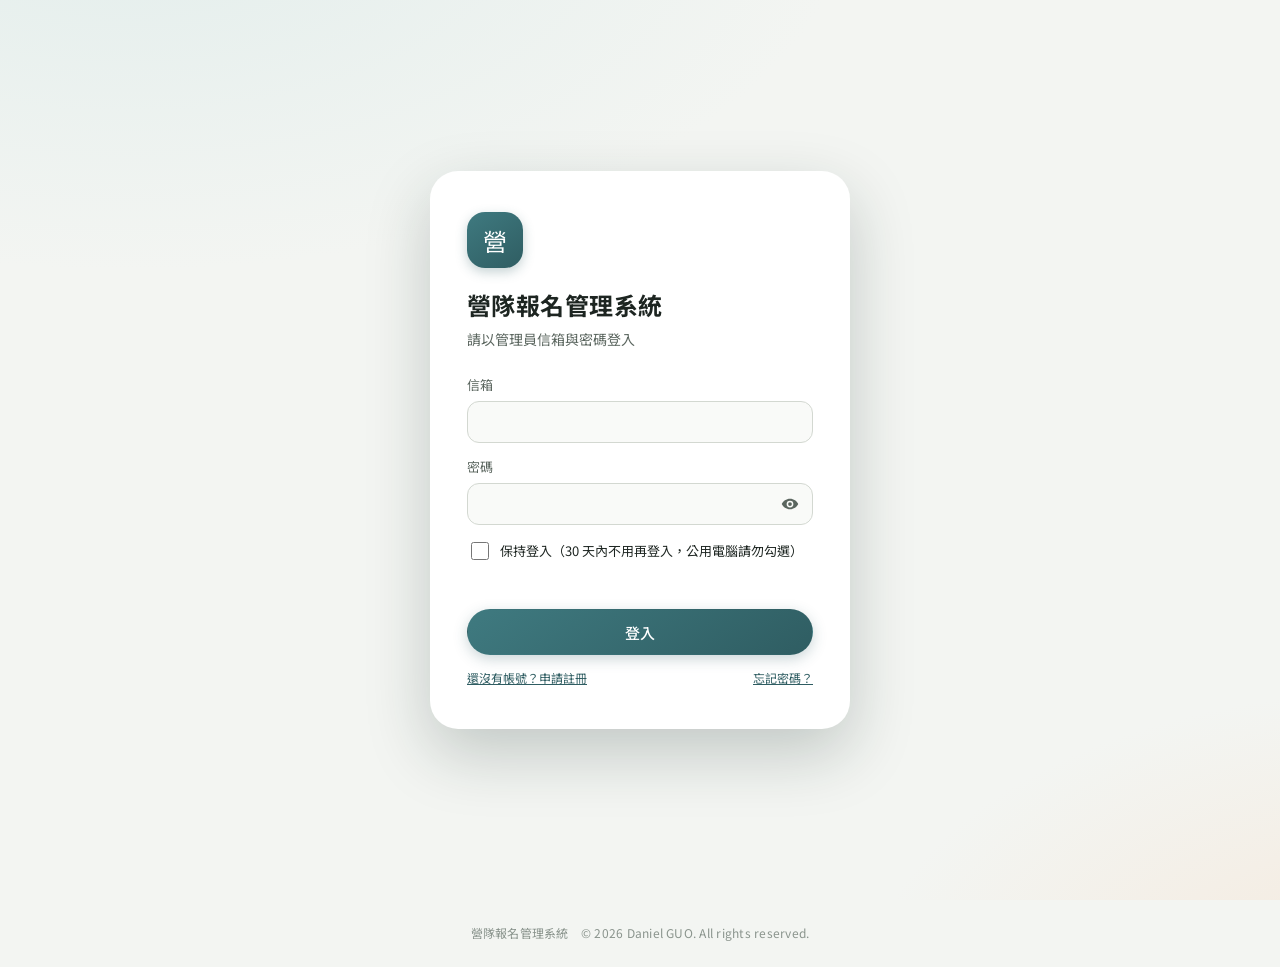
==== commit 6ad7983d: "Update admin.html" ====
--- a/admin.html
+++ b/admin.html
@@ -1,4 +1,5 @@
 <!DOCTYPE html>
+<!-- 營隊報名管理系統　© 2026 Daniel GUO. All rights reserved. -->
 <html lang="zh-Hant">
 <head>
   <meta charset="utf-8">
@@ -25,10 +26,12 @@
       <div class="sub" id="ad-sub"></div>
     </div>
   </div>
+  <div class="phone-note">手機版提供瀏覽、核准與人員操作。系統信件範本與預製表單請用電腦編輯。</div>
   <div class="tabs" id="ad-tabs">
     <button type="button" data-tab="staff" class="on">人員</button>
     <button type="button" data-tab="projects">專案</button>
-    <button type="button" data-tab="templates">信件範本</button>
+    <button type="button" data-tab="templates" class="desk-only">信件範本</button>
+    <button type="button" data-tab="forms" class="desk-only">預製表單</button>
     <button type="button" data-tab="perms">權限與移交</button>
   </div>
   <div id="ad-body"><div class="loading"><div class="spinner"></div>載入中</div></div>
@@ -41,9 +44,9 @@
 App.page('admin', function (root, params) {
   var D = null, tab = params.tab || 'staff';
   /** 每個分頁需要的權限（任一項） */
-  var TAB_PERMS = { staff: ['approveStaff', 'manageStaff'], projects: ['approveProject', 'projectStatus', 'siteMaint'], templates: ['templates'], perms: ['__root'] };
+  var TAB_PERMS = { staff: ['approveStaff', 'manageStaff'], projects: ['approveProject', 'projectStatus', 'siteMaint'], templates: ['templates'], forms: ['templates'], perms: ['__root'] };
   function can(k) { return D.me.isRoot || (k !== '__root' && D.me.perms.indexOf(k) >= 0); }
-  function tabAllowed(t) { return (TAB_PERMS[t] || []).some(can); }
+  function tabAllowed(t) { return (TAB_PERMS[t] || []).some(can) && !(isPhone() && (t === 'templates' || t === 'forms')); }   // 手機版不編輯範本與預製表單
 
   function load() {
     return apiFast('getAdminData', function (d) {
@@ -75,6 +78,7 @@
     if (tab === 'staff') renderStaff(body);
     if (tab === 'projects') renderProjects(body);
     if (tab === 'templates') renderTemplates(body);
+    if (tab === 'forms') renderForms(body);
     if (tab === 'perms') renderPerms(body);
   }
 
@@ -134,7 +138,7 @@
       '<label class="field"><span>名稱</span><input class="input" name="name"></label>' +
       '<label class="field"><span>信箱</span><input class="input" name="email" type="email"></label>' +
       (isNew ? '<label class="field"><span>密碼</span><input class="input" name="password" type="password" autocomplete="new-password"><span class="hint">至少 8 個字元</span></label>' : '') +
-      (s && s.isRoot ? '<div class="hint">' + (s.isOwner ? esc(D.ownerTitle || '系統總管') : '協同總管') + '只能修改名稱；協同總管要換人請到「權限與移交」。</div>' :
+      (s && s.isRoot ? '<div class="hint">' + (s.isOwner ? esc(D.ownerTitle || '系統終端') : '協同總管') + '只能修改名稱；協同總管要換人請到「權限與移交」。</div>' :
         '<div class="field"><span class="small muted">可管理專案</span><div style="display:flex;flex-direction:column;gap:8px;margin-top:6px">' +
         D.projects.map(function (p) { return '<label class="check"><input type="checkbox" name="proj" value="' + esc(p.prefix) + '"' + (s && s.projects.indexOf(p.prefix) >= 0 ? ' checked' : '') + '><span>' + esc(p.prefix + '　' + p.name) + '</span></label>'; }).join('') +
         '</div></div>') +
@@ -412,7 +416,39 @@
     renderPresets(body);
   }
 
-  /* ---------- 權限與移交（總管與系統總管） ---------- */
+  /** 預製表單的系統預設：各專案沒改的就用這裡的內容 */
+  function renderForms(body) {
+    var card = el('<div class="card"><div class="toolbar"><div class="grow"><h3 style="margin:0">預製表單（系統預設）</h3>' +
+      '<div class="small muted">學員不用登入，輸入姓名與身分證字號就能填的表單。信件放 <code>{{匯款回報按鈕}}</code> 等變數會出現置中的按鈕。所有專案共用這份；各專案可在學員管理頁的「預製表單」改成自己的內容或關閉，彼此不影響。</div>' +
+      '<div class="small" style="margin-top:6px"></div></div></div>' +
+      '<table class="simple"><thead><tr><th>表單</th><th>標題</th><th>信裡的按鈕</th><th></th></tr></thead><tbody></tbody></table></div>');
+    $('.toolbar .small:last-child', card).innerHTML = D.siteUrl ? '按鈕連到：<code>' + esc(D.siteUrl) + 'form.html</code>'
+      : '<span style="color:var(--warn)">還沒記錄網站網址：總管登入一次前端網站就會自動記下，之後信裡才會出現表單按鈕。</span>';
+    var tb = $('tbody', card);
+    (D.forms || []).forEach(function (f) {
+      var changed = (f.fields || ['title', 'intro', 'done', 'button']).some(function (k) { return f[k] !== f.factory[k]; });
+      var tr = el('<tr><td></td><td></td><td></td><td style="text-align:right;white-space:nowrap"><button class="btn sm ghost" type="button" data-a="reset">恢復原廠</button> <button class="btn sm" type="button" data-a="edit">編輯</button></td></tr>');
+      $$('td', tr)[0].textContent = f.name;
+      $$('td', tr)[1].textContent = f.title;
+      $$('td', tr)[2].textContent = f.button;
+      if (!changed) $('[data-a=reset]', tr).remove();
+      $('[data-a=edit]', tr).addEventListener('click', function () {
+        openFormEditor(f, '所有專案共用；專案自己改過的內容不受影響。').then(function (v) {
+          if (!v) return;
+          withBusy(api('saveFormDefaults', f.kind, v)).then(function () { toast('已儲存「' + f.name + '」'); load(); }).catch(function (e) { toast(e.message, true); });
+        });
+      });
+      if (changed) $('[data-a=reset]', tr).addEventListener('click', function () {
+        confirmDialog({ title: '恢復「' + f.name + '」的原廠內容？', lines: ['標題、說明、送出後訊息、按鈕文字都改回系統一開始的內容'], okLabel: '恢復' }).then(function (ok) {
+          if (ok) withBusy(api('saveFormDefaults', f.kind, null)).then(function () { toast('已恢復原廠內容'); load(); }).catch(function (e) { toast(e.message, true); });
+        });
+      });
+      tb.appendChild(tr);
+    });
+    body.appendChild(card);
+  }
+
+  /* ---------- 權限與移交（總管與系統終端） ---------- */
   function editPerms(s) {
     var form = el('<form class="perm-form" onsubmit="return false"></form>');
     D.permDefs.forEach(function (x) {
@@ -486,7 +522,7 @@
     });
     body.appendChild(tm);
 
-    var OWN = D.ownerTitle || '系統總管';
+    var OWN = D.ownerTitle || '系統終端';
     var chief = D.staff.filter(function (s) { return s.isChief; })[0];
     var owner = D.staff.filter(function (s) { return s.isOwner; })[0];
     var desc, btns;
@@ -509,7 +545,7 @@
   }
 
   function transfer(mode, chief) {
-    var OWN = D.ownerTitle || '系統總管';
+    var OWN = D.ownerTitle || '系統終端';
     var me = D.staff.filter(function (s) { return s.email === D.me.email; })[0] || { name: '你', email: D.me.email };
     function done(msg) {
       toast(msg);
--- a/assets/style.css
+++ b/assets/style.css
@@ -1,3 +1,4 @@
+/* 營隊報名管理系統　© 2026 Daniel GUO. All rights reserved. */
   :root {
     --bg: #f3f5f2;
     --surface: #ffffff;
@@ -126,6 +127,8 @@
   .fmt-link .input { flex: 1 1 160px; min-width: 0; height: 34px; }
   .fmt-link .fmt-err { flex-basis: 100%; color: var(--bad); }
   .fmt-link .fmt-err:empty { display: none; }
+  .fmt-ins .fmt-ins-title { flex-basis: 100%; font-size: 13px; }
+  .fmt-ins .fmt-ins-tip { flex-basis: 100%; }
   .seg.sm span { height: 28px; padding: 0 10px; font-size: 12px; }
   .preset-chips { display: flex; flex-wrap: wrap; align-items: center; gap: 6px; }
   .preset-chip { max-width: 100%; height: 28px; padding: 0 12px; border-radius: 999px; border: 1px solid var(--line); background: var(--surface-2); color: var(--text); font-size: 12px; cursor: pointer; overflow: hidden; text-overflow: ellipsis; white-space: nowrap; }
@@ -261,6 +264,7 @@
   .pill.mute { background: var(--mute-soft); color: var(--mute); }
   .tag { display: inline-block; padding: 0 10px; height: 22px; line-height: 22px; border-radius: var(--pill); font-size: 11px; background: var(--mute-soft); color: var(--text-2); margin-left: 6px; white-space: nowrap; }
   .tag.group { background: #f3ebe0; color: #8a5a22; }
+  .tag.early { background: #e4efe6; color: #2f6a45; }
 
   /* 提示條 */
   .banner { display: flex; gap: 10px; align-items: center; padding: 14px 20px; border-radius: var(--radius-md); margin-bottom: 16px; font-size: 13px; }
@@ -297,6 +301,8 @@
   .chip { height: 32px; padding: 0 14px; transition: background .15s, border-color .15s, color .15s; border-radius: 999px; border: 1px solid var(--line-strong); background: var(--surface); font: inherit; font-size: 12px; cursor: pointer; color: var(--text-2); }
   .chip:hover { border-color: var(--text-3); color: var(--text); }
   .chip.on { background: var(--brand); border-color: var(--brand); color: #fff; box-shadow: 0 3px 10px rgba(47, 93, 98, .22); }
+  .chip.chip-bad:not(.on) { color: var(--bad); border-color: #efcdc7; background: #fffafa; }
+  .chip.chip-bad.on { background: var(--bad); border-color: var(--bad); }
   .table-wrap { overflow-x: auto; padding: 4px 8px 8px; }
   table.list { width: 100%; border-collapse: separate; border-spacing: 0; }
   table.list th { position: sticky; top: 0; background: var(--surface-2); text-align: left; font-size: 12px; font-weight: 500; color: var(--text-2); padding: 11px 14px; white-space: nowrap; }
@@ -309,8 +315,10 @@
   table.list tbody tr { cursor: pointer; transition: background .12s; }
   table.list tbody tr:hover td { background: #f2f7f6; }
   table.list tr.faded td { opacity: .45; }
-  table.list tr.group-start td { border-top: 2px solid #e6d7c3; }
-  table.list tr.in-group td:first-child { box-shadow: inset 3px 0 0 #d9b98f; }
+  table.list tr.group-start td { border-top: 2px solid #e6d7c3; border-top-color: color-mix(in srgb, var(--gc, #d9b98f) 45%, transparent); }
+  table.list tr.in-group td:first-child { box-shadow: inset 4px 0 0 var(--gc, #d9b98f); }
+  /* 「團報」標籤跟著這一組的色帶顏色（淡底、深一點的字） */
+  table.list tr.in-group .tag.group { background: #efe7da; background: color-mix(in srgb, var(--gc, #d9b98f) 30%, #ffffff); color: #5b4a33; color: color-mix(in srgb, var(--gc, #d9b98f) 35%, #2b2b2b); }
   table.list td.cell-clip { max-width: 140px; overflow: hidden; text-overflow: ellipsis; white-space: nowrap; }
   table.list th.th-clip { max-width: 140px; overflow: hidden; text-overflow: ellipsis; }
   table.list td.cell-name .clip-1 { max-width: 140px; overflow: hidden; text-overflow: ellipsis; white-space: nowrap; }
@@ -327,6 +335,8 @@
   .menu-pop button.danger { color: var(--bad); }
   .menu-pop button.danger:hover { background: var(--bad-soft); }
   .menu-pop hr { border: 0; border-top: 1px solid var(--line); margin: 6px 4px; }
+  .menu-pop .mail-tag { margin-left: auto; flex: none; font-size: 11px; line-height: 1; padding: 3px 6px; border-radius: 999px; background: var(--info-soft); color: var(--info); font-weight: 500; }
+  .menu-pop .mail-tag.opt { background: var(--surface-2); color: var(--text-3); }
   .menu-pop .menu-label { font-size: 11px; color: var(--text-3); padding: 6px 12px 2px; }
 
   /* 功能選單卡片 */
@@ -347,6 +357,13 @@
   .modal.wide { width: min(760px, 100%); }
   .modal-head { padding: 26px 28px 8px; }
   .modal-head p { margin: 6px 0 0; color: var(--text-2); }
+  .dlg-note { border: 1px solid var(--line); border-radius: var(--radius-md); padding: 10px 14px; background: var(--brand-soft); display: flex; flex-direction: column; gap: 6px; }
+  .dlg-note .pc-title { font-size: 12px; color: var(--text-2); letter-spacing: .04em; }
+  .dlg-note .pc-row { display: flex; flex-wrap: wrap; align-items: baseline; gap: 4px 10px; }
+  .dlg-note .pc-row.old { opacity: .6; }
+  .dlg-note .pc-l5 { font-size: 22px; font-variant-numeric: tabular-nums; letter-spacing: .12em; }
+  .dlg-note .pc-row small { color: var(--text-2); width: 100%; }
+  .dlg-note .pc-none { color: var(--text-2); font-size: 13px; }
   .modal-body { padding: 12px 28px; display: flex; flex-direction: column; gap: 14px; }
   .modal-foot { padding: 18px 28px 24px; display: flex; justify-content: flex-end; gap: 10px; }
   .kv { display: grid; grid-template-columns: 96px 1fr; gap: 8px 12px; font-size: 13px; }
@@ -476,6 +493,7 @@
   .ct-row button { grid-column: 2; grid-row: 1 / span 7; }
 }
 .fmt-btn.fmt-note { background: #fff8c5; color: #7a5b00; border-style: dashed; border-color: #d4a106; }
+.fmt-btn.fmt-card { background: #f8e9e8; color: #b3261e; font-weight: 700; border-color: #ecc7c4; }
 
 /* 範本編輯：報名資料表、這封信的結尾 */
 .tpl-echo, .tpl-closing { border: 1px solid var(--line); border-radius: 10px; padding: 12px; display: flex; flex-direction: column; gap: 10px; }
@@ -503,3 +521,97 @@
 /* 點開通知的內容 */
 .notify-detail { display: flex; flex-direction: column; gap: 12px; }
 .notify-detail .nd-body { white-space: pre-wrap; overflow-wrap: anywhere; font-size: 14px; line-height: 1.7; color: var(--text); background: var(--surface-2); border-radius: 10px; padding: 12px 14px; }
+  /* 專案設定：預製表單 */
+  .pf-set { display: flex; flex-wrap: wrap; align-items: center; gap: 8px; padding: 10px 0; border-bottom: 1px dashed var(--line); }
+  .pf-set:last-child { border-bottom: 0; }
+  .pf-set .grow { flex: 1 1 140px; min-width: 0; }
+  .check-list { display: flex; flex-direction: column; gap: 6px; max-height: 280px; overflow-y: auto; padding: 8px 10px; border: 1px solid var(--line); border-radius: 12px; }
+  .check-list .check { align-items: flex-start; }
+  .rf-list { display: flex; flex-direction: column; gap: 8px; }
+  .rf-row { display: flex; align-items: center; gap: 8px; flex-wrap: wrap; }
+  .rf-row input[type=date] { flex: 1 1 150px; min-width: 0; }
+  .rf-row input[type=number] { width: 76px; }
+  .ss-dlg { display: flex; flex-direction: column; gap: 14px; }
+  .ss-list { display: flex; flex-direction: column; gap: 12px; max-height: 60vh; overflow-y: auto; }
+  .ss-squad { border: 1px solid var(--line); border-radius: 12px; padding: 12px; display: flex; flex-direction: column; gap: 8px; }
+  .ss-rows { display: flex; flex-direction: column; gap: 6px; }
+  .ss-row { display: grid; grid-template-columns: 84px minmax(0, 1fr) minmax(0, 1.4fr) auto; gap: 6px; align-items: center; }
+  @media (max-width: 560px) { .ss-row { grid-template-columns: 76px minmax(0, 1fr) auto; } .ss-row input:nth-of-type(2) { grid-column: 1 / -1; grid-row: 2; } }
+  .ps-list { display: flex; flex-direction: column; gap: 12px; }
+  .ps-block { border: 1px solid var(--line); border-radius: 12px; padding: 12px; display: flex; flex-direction: column; gap: 8px; }
+  .ps-top { display: flex; gap: 6px; align-items: center; flex-wrap: wrap; }
+  .ps-top input { flex: 1 1 120px; min-width: 0; }
+  .ps-top select { width: 96px; }
+  .ps-edit { display: flex; flex-direction: column; gap: 8px; }
+  .ps-block.folded .ps-edit { display: none; }
+  .ps-sys { background: var(--surface-2, #f4f5f3); padding: 10px 12px; }
+  .ps-sys.off .ps-name { opacity: .5; }
+  .ps-name { flex: 1 1 160px; min-width: 0; display: flex; flex-wrap: wrap; align-items: baseline; gap: 4px 8px; }
+  .ps-name small { flex-basis: 100%; }
+  .ps-tag { font-size: 11px; padding: 1px 8px; border-radius: 999px; background: var(--line); color: var(--text-2); }
+  .ps-show { display: inline-flex; align-items: center; gap: 4px; font-size: 13px; white-space: nowrap; }
+
+  /* 學員申請取消（已繳費）：退款帳戶卡片 */
+  .rq-card { border: 1px solid var(--line); border-radius: 14px; padding: 14px 16px; display: flex; flex-direction: column; gap: 10px; background: var(--surface-2, #f4f5f3); }
+  .rq-card.open { border-color: #efcdc7; background: #fffafa; }
+  .rq-card.open .rq-head b { color: var(--bad); }
+  .rq-head { display: flex; justify-content: space-between; gap: 8px; flex-wrap: wrap; align-items: baseline; }
+  .rq-card .kv { margin: 0; }
+  .rq-no { font-variant-numeric: tabular-nums; letter-spacing: .03em; user-select: all; }
+  .rq-acts { display: flex; gap: 8px; flex-wrap: wrap; }
+
+  /* 名單有更新時的提示（不自動刷新） */
+  .upd-bar { position: fixed; left: 50%; transform: translateX(-50%); bottom: calc(20px + env(safe-area-inset-bottom, 0px)); z-index: 60; display: flex; align-items: center; gap: 10px; max-width: calc(100vw - 32px); padding: 10px 10px 10px 18px; border-radius: 999px; background: var(--text, #1f2a2c); color: var(--surface, #fff); box-shadow: 0 10px 30px rgba(0, 0, 0, .22); font-size: 14px; animation: upd-in .25s ease; }
+  .upd-bar.hidden { display: none; }
+  .upd-bar span { min-width: 0; }
+  .upd-bar .btn.ghost { color: inherit; border-color: transparent; background: transparent; }
+  @keyframes upd-in { from { opacity: 0; transform: translate(-50%, 12px); } to { opacity: 1; transform: translate(-50%, 0); } }
+  @media (max-width: 520px) { .upd-bar { border-radius: 16px; flex-wrap: wrap; justify-content: flex-end; } .upd-bar span { flex-basis: 100%; } }
+
+  /* 分房 */
+  .room-dlg { display: flex; flex-direction: column; gap: 16px; }
+  .room-sec { display: flex; flex-direction: column; gap: 8px; }
+  .room-head, .room-row { display: grid; grid-template-columns: 90px 1.2fr 76px 2fr auto; gap: 6px; align-items: center; }
+  .room-head { font-size: 12px; color: var(--text-3); padding: 0 2px; }
+  .room-list { display: flex; flex-direction: column; gap: 6px; max-height: 30vh; overflow-y: auto; }
+  .room-row .input { min-width: 0; }
+  .room-assign { max-height: 36vh; }
+  .room-assign .squad-row select { width: 210px; max-width: 55%; }
+  @media (max-width: 640px) {
+    .room-head { display: none; }
+    .room-row { grid-template-columns: 1fr 1fr 70px; }
+    .room-row [data-k=note] { grid-column: 1 / 3; }
+  }
+
+/* 名單強調顯示：淡淡的暖色底，看得出差別但不搶眼；匯出 PDF 同色 */
+table.list td.hl { background: #f5eedf; box-shadow: inset 0 0 0 1px #ebdfc4; }
+table.list tr:hover td.hl { background: #efe6d2; }
+.pdf-table tbody tr td.hl, .pdf-table tbody tr:nth-child(even) td.hl { background: #f3ead6; }
+.col-list { display: flex; flex-direction: column; border: 1px solid var(--line); border-radius: 12px; max-height: 60vh; overflow: auto; }
+.col-row { display: flex; flex-direction: column; gap: 8px; padding: 10px 14px; border-bottom: 1px solid var(--line); }
+.col-row:last-child { border-bottom: 0; }
+.col-vals[hidden] { display: none; }
+.col-main { display: flex; align-items: center; gap: 12px; min-width: 0; }
+.col-main .check { min-width: 0; }
+.col-main .check span { overflow: hidden; text-overflow: ellipsis; white-space: nowrap; }
+.col-main .col-hl { width: 220px; flex: none; height: 34px; padding: 0 10px; font-size: 13px; }
+.col-vals { display: flex; flex-direction: column; gap: 8px; padding: 10px 12px; border-radius: 10px; background: #f8f4ea; margin-left: 26px; }
+.col-opts { display: flex; flex-wrap: wrap; gap: 6px 16px; }
+.col-vals .col-extra { height: 34px; font-size: 13px; }
+@media (max-width: 560px) { .col-main { flex-wrap: wrap; } .col-main .col-hl { width: 100%; } .col-vals { margin-left: 0; } }
+
+/* 手機版：版面複雜的編輯功能只在電腦上出現 */
+.phone-note { display: none; }
+@media (max-width: 760px) {
+  .desk-only { display: none !important; }
+  .phone-note { display: block; margin: 10px 0 4px; padding: 10px 14px; border-radius: 12px; background: var(--surface-2); color: var(--text-2); font-size: 12.5px; line-height: 1.6; }
+}
+
+/* 版權標示 */
+.copyright { text-align: center; color: var(--text-3); font-size: 12px; padding: 24px 16px calc(24px + env(safe-area-inset-bottom, 0px)); letter-spacing: .02em; }
+
+.sd-progress { display: flex; flex-direction: column; gap: 6px; padding: 12px 14px; border-radius: 12px; background: var(--surface-2); margin-bottom: 12px; }
+.sd-progress b { font-size: 22px; }
+.sd-progress b small { font-size: 13px; font-weight: 500; margin-left: 2px; }
+.sd-progress .bar { margin-top: 0; }
+
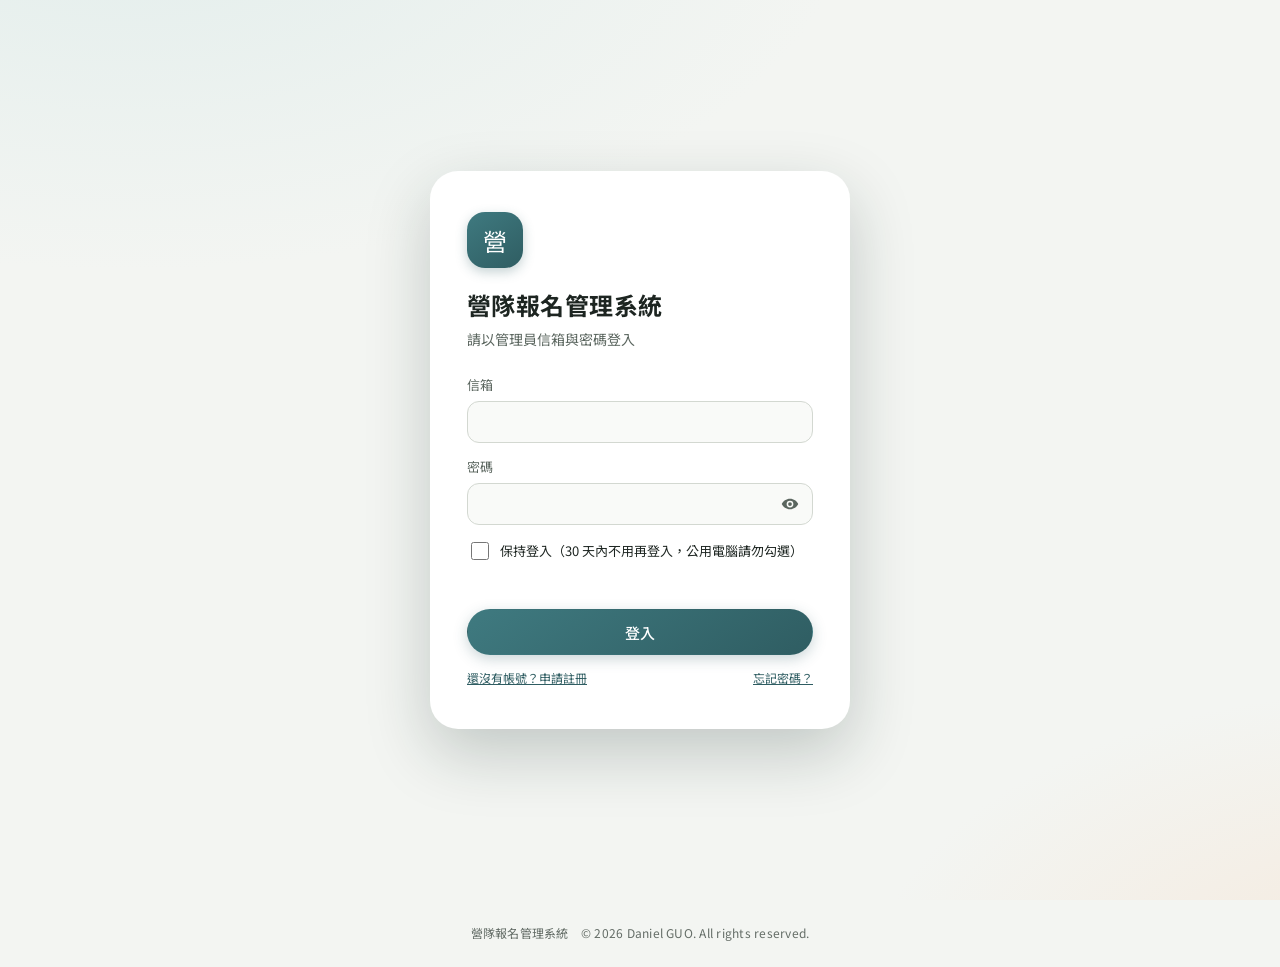
==== commit 1bb37e20: "Update admin.html" ====
--- a/admin.html
+++ b/admin.html
@@ -149,17 +149,28 @@
     modal({
       title: isNew ? '新增共同管理員' : '編輯管理員', body: form,
       buttons: [{ label: '取消', value: null }, {
-        label: '儲存', cls: 'primary', value: function () {
+        label: '儲存', cls: 'primary',
+        // 在視窗內檢查與儲存：錯誤顯示在欄位旁，成功才關閉
+        validate: function () {
+          clearFieldErrors(form);
+          var e = form.elements;
+          if (!e.name.value.trim()) { fieldError(e.name, '請填寫名稱'); return false; }
+          if (isNew && !/^[^\s@]+@[^\s@]+\.[^\s@]+$/.test(e.email.value.trim())) { fieldError(e.email, '信箱格式不正確'); return false; }
+          if (isNew && e.password.value.length < 8) { fieldError(e.password, '密碼至少 8 個字元'); return false; }
+          return true;
+        },
+        value: function () {
           return {
             isNew: isNew, name: form.elements.name.value.trim(), email: form.elements.email.value.trim(),
             password: isNew ? form.elements.password.value : '',
             projects: $$('input[name=proj]:checked', form).map(function (i) { return i.value; })
           };
-        }
+        },
+        run: function (d) { return api('saveStaff', d).then(function () { return d; }); }
       }]
     }).then(function (d) {
       if (!d) return;
-      withBusy(api('saveStaff', d)).then(function () { toast('已儲存'); load(); }).catch(function (e) { toast(e.message, true); });
+      toast('已儲存'); load();
     });
   }
 
@@ -177,27 +188,30 @@
       title: '核准註冊：' + s.name, desc: '核准後此帳號可以登入，只能管理勾選的專案。', body: form,
       buttons: [{ label: '取消', value: null }, { label: '核准', cls: 'primary', value: function () {
         return { name: form.elements.name.value.trim(), projects: $$('input[name=proj]:checked', form).map(function (i) { return i.value; }) };
-      } }]
+      }, run: function (d) { return api('approveStaff', s.email, d.projects, d.name).then(function () { return d; }); } }]
     }).then(function (d) {
       if (!d) return;
-      withBusy(api('approveStaff', s.email, d.projects, d.name)).then(function () { toast('已核准 ' + s.name); load(); }).catch(function (e) { toast(e.message, true); });
+      toast('已核准 ' + s.name); load();
     });
   }
 
   function rejectApply(s) {
     formDialog({ title: '拒絕註冊：' + s.name, desc: s.email + '　拒絕後此帳號不能登入，本人可以重新申請。', okLabel: '拒絕', danger: true,
-      fields: [{ name: 'reason', label: '原因（只記錄在操作紀錄，不會寄給申請人）', type: 'textarea' }] })
+      fields: [{ name: 'reason', label: '原因（只記錄在操作紀錄，不會寄給申請人）', type: 'textarea' }],
+      submit: function (v) { return api('rejectStaff', s.email, v.reason).then(function () {}); } })
       .then(function (v) {
         if (!v) return;
-        withBusy(api('rejectStaff', s.email, v.reason)).then(function () { toast('已拒絕'); load(); }).catch(function (e) { toast(e.message, true); });
+        toast('已拒絕'); load();
       });
   }
 
   function resetPw(s) {
-    formDialog({ title: '重設密碼：' + s.name, okLabel: '重設', fields: [{ name: 'pw', label: '新密碼', type: 'password', required: true, hint: '至少 8 個字元，請另行告知本人；本人登入後會被要求改成自己的密碼' }] })
+    formDialog({ title: '重設密碼：' + s.name, okLabel: '重設', fields: [{ name: 'pw', label: '新密碼', type: 'password', required: true, hint: '至少 8 個字元，請另行告知本人；本人登入後會被要求改成自己的密碼' }],
+      check: function (v) { return v.pw.length < 8 ? { name: 'pw', msg: '密碼至少 8 個字元' } : ''; },
+      submit: function (v) { return api('resetStaffPassword', s.email, v.pw).then(function () {}); } })
       .then(function (v) {
         if (!v) return;
-        withBusy(api('resetStaffPassword', s.email, v.pw)).then(function () { toast('已重設密碼'); }).catch(function (e) { toast(e.message, true); });
+        toast('已重設密碼');
       });
   }
 
@@ -329,10 +343,11 @@
 
   function rejectProj(p) {
     formDialog({ title: '退回新專案：' + p.name, desc: '退回後專案改為「未核准」，建立者會收到通知，可以修改後用同一個代碼重新送出。', okLabel: '退回', danger: true,
-      fields: [{ name: 'reason', label: '原因（會寄給建立者）', type: 'textarea' }] })
+      fields: [{ name: 'reason', label: '原因（會寄給建立者）', type: 'textarea' }],
+      submit: function (v) { return api('rejectProject', p.prefix, v.reason).then(function () {}); } })
       .then(function (v) {
         if (!v) return;
-        withBusy(api('rejectProject', p.prefix, v.reason)).then(function () { toast('已退回'); load(); }).catch(function (e) { toast(e.message, true); });
+        toast('已退回'); load();
       });
   }
 
@@ -357,9 +372,12 @@
   function editTemplate(t) {
     openTemplateEditor(t, {
       headerColor: D.defaultHeaderColor,
-      footer: D.mailFooter, footerWhere: '系統管理 → 信件範本最下方；各專案也可在專案設定改', sigWhere: '各專案可在專案設定 → 信件署名改' }).then(function (v) {
+      footer: D.mailFooter, footerWhere: '系統管理 → 信件範本最下方；各專案也可在專案設定改', sigWhere: '各專案可在專案設定 → 信件署名改',
+      // 在視窗內存檔：失敗時錯誤顯示在視窗裡，內容不會不見
+      onSave: function (v) { return api('saveTemplate', t.code, v.subject, v.body, { footer: v.footer, signature: v.signature, headerColor: v.headerColor }).then(function () {}); }
+    }).then(function (v) {
       if (!v) return;
-      withBusy(api('saveTemplate', t.code, v.subject, v.body, { footer: v.footer, signature: v.signature, headerColor: v.headerColor })).then(function () { toast('範本已儲存'); load(); }).catch(function (e) { toast(e.message, true); });
+      toast('範本已儲存'); load();
     });
   }
 
@@ -542,11 +560,41 @@
     $('.small', tc).textContent = desc;
     $$('[data-t]', tc).forEach(function (b) { b.addEventListener('click', function () { transfer(b.getAttribute('data-t'), chief); }); });
     body.appendChild(tc);
+    body.appendChild(interactSysCard());
+  }
+
+  /** 營隊互動系統的系統連線：互動系統建立營隊時可以直接選這裡的專案，串接設定自動寫好 */
+  function interactSysCard() {
+    var c = el('<div class="card card-pad" style="margin-top:16px"><h3>營隊互動系統連線</h3><div class="small muted" style="margin-bottom:12px">產生系統連線金鑰，貼到營隊互動系統「我的營隊 → 報名後台連線」。之後互動系統建立營隊時可以直接選這裡的專案，名稱、營期、小隊數與串接設定會自動帶過去，不用兩邊複製貼上。互動系統只拿得到專案的代碼、名稱、營期、小隊數，學員資料一樣只有代碼、姓名、小隊與隊輔姓名。</div><div class="isys-state small"></div><div class="isys-key"></div><div class="row" style="justify-content:flex-end;gap:8px"></div></div>');
+    function draw(st) {
+      $('.isys-state', c).textContent = st.set ? '已產生（' + fmtTime(st.at) + '）。金鑰內容看不到；遺失時重新產生，再貼到互動系統。' : '還沒有產生。';
+      var btns = $('.row', c);
+      btns.innerHTML = (st.set ? '<button class="btn ghost" type="button" data-k="clear">刪除金鑰</button>' : '') + '<button class="btn primary" type="button" data-k="new">' + (st.set ? '重新產生' : '產生系統連線金鑰') + '</button>';
+      $('[data-k=new]', btns).addEventListener('click', function () {
+        (st.set ? confirmDialog({ title: '重新產生系統連線金鑰？', lines: ['舊金鑰立刻失效，互動系統要貼上新的金鑰才能再讀到專案清單。已經串接好的營隊不受影響。'], okLabel: '重新產生' }) : Promise.resolve(true)).then(function (ok) {
+          if (!ok) return;
+          withBusy(api('newInteractSys')).then(function (r) {
+            draw(r);
+            var box = el('<div class="card card-pad" style="margin:12px 0;background:var(--brand-soft, #eef4f1)"><b>系統連線金鑰（只顯示這一次）</b><div style="font-family:ui-monospace,Menlo,monospace;font-size:16px;word-break:break-all;margin:8px 0"></div><button class="btn sm" type="button">複製</button></div>');
+            $('div', box).textContent = r.key;
+            $('button', box).addEventListener('click', function () { (navigator.clipboard ? navigator.clipboard.writeText(r.key) : Promise.reject()).then(function () { toast('已複製'); }).catch(function () { prompt('系統連線金鑰', r.key); }); });
+            var k = $('.isys-key', c); k.innerHTML = ''; k.appendChild(box);
+          }).catch(function (e) { toast(e.message, true); });
+        });
+      });
+      var cl = $('[data-k=clear]', btns);
+      if (cl) cl.addEventListener('click', function () {
+        confirmDialog({ title: '刪除系統連線金鑰？', lines: ['互動系統就讀不到專案清單，也不能自動串接。已經串接好的營隊不受影響。'], danger: true, okLabel: '刪除' }).then(function (ok) {
+          if (ok) withBusy(api('newInteractSys', true)).then(function (r) { $('.isys-key', c).innerHTML = ''; draw(r); toast('已刪除'); }).catch(function (e) { toast(e.message, true); });
+        });
+      });
+    }
+    api('getInteractSys').then(draw).catch(function (e) { $('.isys-state', c).textContent = e.message; });
+    return c;
   }
 
   function transfer(mode, chief) {
     var OWN = D.ownerTitle || '系統終端';
-    var me = D.staff.filter(function (s) { return s.email === D.me.email; })[0] || { name: '你', email: D.me.email };
     function done(msg) {
       toast(msg);
       if (D.me.isOwner) load(); else setTimeout(function () { go('menu'); }, 1200);
@@ -556,10 +604,11 @@
       formDialog({
         title: '收回協同總管', desc: '收回後你會重新擔任協同總管' + (other ? '，' + other.name + ' 改為共同管理' : '') + '。雙方都會收到通知信。', okLabel: '收回協同總管', danger: true,
         fields: (other ? [{ name: 'keep', label: other.name + ' 改為共同管理後，仍可以管理所有現有專案', type: 'checkbox', value: true }] : [])
-          .concat([{ name: 'pw', label: '再輸入一次你的密碼', type: 'password', required: true }])
+          .concat([{ name: 'pw', label: '再輸入一次你的密碼', type: 'password', required: true }]),
+        submit: function (v) { return api('transferRoot', D.me.email, v.pw, !!v.keep).then(function () {}); }
       }).then(function (v) {
         if (!v) return;
-        withBusy(api('transferRoot', D.me.email, v.pw, !!v.keep)).then(function () { done('已收回協同總管'); }).catch(function (e) { toast(e.message, true); });
+        done('已收回協同總管');
       });
       return;
     }
--- a/assets/style.css
+++ b/assets/style.css
@@ -7,13 +7,13 @@
     --line-strong: #d3d8d1;
     --text: #1d2521;
     --text-2: #5b665f;
-    --text-3: #8a948d;
+    --text-3: #646d67;   /* 白底與淺灰底都至少 4.5:1 */
     --brand: #2f5d62;
     --brand-2: #3f7a80;
     --brand-soft: #e6f0ef;
     --accent: #c8803a;
     --ok: #2e7d4f;   --ok-soft: #e5f3ea;
-    --warn: #b7791f; --warn-soft: #fbf1df;
+    --warn: #8a5a12; --warn-soft: #fbf1df;   /* 文字色在淺黃底上至少 4.5:1 */
     --bad: #c0392b;  --bad-soft: #fbe7e4;
     --info: #3563a8; --info-soft: #e7eef9;
     --mute: #7b847e; --mute-soft: #eef0ed;
@@ -25,7 +25,7 @@
     --shadow: 0 1px 2px rgba(20, 40, 35, .04), 0 6px 24px rgba(20, 40, 35, .06);
     --shadow-hover: 0 2px 4px rgba(20, 40, 35, .05), 0 14px 36px rgba(20, 40, 35, .12);
     --shadow-lg: 0 24px 64px rgba(20, 40, 35, .22);
-    --focus: 0 0 0 4px rgba(47, 93, 98, .16);
+    --focus: 0 0 0 2px var(--surface), 0 0 0 4px var(--brand);
   }
   * { box-sizing: border-box; }
   html, body { margin: 0; background: var(--bg); color: var(--text); }
@@ -265,6 +265,7 @@
   .tag { display: inline-block; padding: 0 10px; height: 22px; line-height: 22px; border-radius: var(--pill); font-size: 11px; background: var(--mute-soft); color: var(--text-2); margin-left: 6px; white-space: nowrap; }
   .tag.group { background: #f3ebe0; color: #8a5a22; }
   .tag.early { background: #e4efe6; color: #2f6a45; }
+  .tag.warn { background: var(--warn-soft); color: var(--warn); }
 
   /* 提示條 */
   .banner { display: flex; gap: 10px; align-items: center; padding: 14px 20px; border-radius: var(--radius-md); margin-bottom: 16px; font-size: 13px; }
@@ -324,6 +325,21 @@
   table.list td.cell-name .clip-1 { max-width: 140px; overflow: hidden; text-overflow: ellipsis; white-space: nowrap; }
   table.list td.cell-name { min-width: 120px; }
   table.list td.cell-name .tag { margin: 4px 4px 0 0; }
+  .seg.seg-sm { padding: 3px; gap: 2px; }
+  .seg.seg-sm span { height: 26px; padding: 0 10px; font-size: 12px; }
+  /* 窄檢視：行距、欄寬縮小，標籤和姓名排同一行，期限與紀錄時間收進一行 */
+  table.list.dense th { padding: 8px 10px; }
+  table.list.dense td { padding: 6px 10px; font-size: 12.5px; vertical-align: middle; }
+  table.list.dense .pill { height: 22px; padding: 0 9px; font-size: 11.5px; gap: 5px; }
+  table.list.dense .deadline-note { margin-top: 2px !important; font-size: 11px; white-space: nowrap; }
+  table.list.dense td.cell-clip, table.list.dense th.th-clip { max-width: 104px; }
+  table.list.dense td.cell-name { min-width: 0; }
+  /* 窄：姓名欄只留姓名，團報、早鳥、待退款等標籤收起來（切回預設就看得到） */
+  table.list.dense td.cell-name .name-tags { display: none; }
+  table.list.dense td.cell-name .clip-1 { max-width: 110px; }
+  table.list.dense td.note-cell .last { max-width: 200px; overflow: hidden; text-overflow: ellipsis; white-space: nowrap; }
+  table.list.dense td.note-cell .small { display: none; }
+  table.list.dense .btn.icon { height: 28px; width: 28px; }
   td.note-cell { max-width: 260px; color: var(--text-2); font-size: 12px; }
   td.note-cell .last { display: -webkit-box; -webkit-line-clamp: 2; -webkit-box-orient: vertical; overflow: hidden; }
   .empty { padding: 56px; border-radius: var(--radius); text-align: center; color: var(--text-3); }
@@ -442,6 +458,14 @@
     .grid-2, .grid-3, .grid-4 { grid-template-columns: 1fr; }
     .field-row { grid-template-columns: 1fr auto; }
     .field-row .k { grid-column: 1 / -1; }
+    /* 手機：表格不擠成一字一行，改成左右滑動；上方列不透明，捲動時不會看到後面的字 */
+    .topbar { background: rgba(255, 255, 255, .97); }
+    table.simple th, table.simple td { white-space: nowrap; padding: 10px 12px; }
+    table.simple td .pill, table.simple td .tag, table.simple td .badge { white-space: nowrap; }
+    .table-wrap { -webkit-overflow-scrolling: touch; }
+    .toolbar { flex-wrap: wrap; }
+    table.list td.note-cell { min-width: 180px; }
+    table.list td:first-child { white-space: nowrap; }
   }
 
   /* ---------- 變數方塊編輯器 ---------- */
@@ -525,6 +549,29 @@
   .pf-set { display: flex; flex-wrap: wrap; align-items: center; gap: 8px; padding: 10px 0; border-bottom: 1px dashed var(--line); }
   .pf-set:last-child { border-bottom: 0; }
   .pf-set .grow { flex: 1 1 140px; min-width: 0; }
+  .pf-mode { flex: 1 1 100%; display: flex; flex-wrap: wrap; align-items: center; gap: 6px 10px; padding-left: 30px; }
+  .pf-mode select { max-width: 320px; }
+  .pr-dlg { display: flex; flex-direction: column; gap: 12px; }
+  .pr-list { display: flex; flex-direction: column; max-height: 55vh; overflow: auto; border: 1px solid var(--line); border-radius: var(--radius-md); }
+  .pr-row { display: flex; align-items: center; gap: 10px; padding: 10px 12px; border-bottom: 1px solid var(--line); }
+  .pr-row:last-child { border-bottom: 0; }
+  .pr-row .grow { min-width: 0; }
+  .pr-price { font-size: 13px; color: var(--text-2); margin-top: 2px; }
+  .pr-price .tag { margin-left: 6px; }
+  .pr-mail.muted { opacity: .45; }
+  .consent-box { display: flex; flex-direction: column; gap: 6px; }
+  .consent-files { display: flex; flex-wrap: wrap; gap: 6px; margin-top: 4px; }
+  .consent-view { display: flex; flex-direction: column; gap: 12px; align-items: flex-start; }
+  .consent-img { max-width: 100%; background: #fff; border: 1px solid var(--line); border-radius: 10px; }
+  .consent-inline { display: grid; grid-template-columns: repeat(auto-fill, minmax(220px, 1fr)); gap: 10px; }
+  .consent-fig { margin: 0; display: flex; flex-direction: column; gap: 6px; min-width: 0; }
+  .consent-fig figcaption { font-size: 12.5px; color: var(--text-2); }
+  .consent-fig .consent-img { cursor: zoom-in; width: 100%; }
+  .consent-ph { padding: 18px; border: 1px dashed var(--line); border-radius: 10px; text-align: center; }
+  .consent-more summary { cursor: pointer; font-size: 13px; color: var(--text-2); }
+  .consent-more .consent-files { margin-top: 8px; }
+  .consent-pdf { width: 100%; height: 70vh; border: 1px solid var(--line); border-radius: 10px; }
+  .consent-txt { white-space: pre-wrap; font: 13px/1.7 inherit; max-height: 60vh; overflow: auto; background: var(--surface-2); padding: 12px; border-radius: 10px; width: 100%; box-sizing: border-box; }
   .check-list { display: flex; flex-direction: column; gap: 6px; max-height: 280px; overflow-y: auto; padding: 8px 10px; border: 1px solid var(--line); border-radius: 12px; }
   .check-list .check { align-items: flex-start; }
   .rf-list { display: flex; flex-direction: column; gap: 8px; }
@@ -552,6 +599,23 @@
   .ps-show { display: inline-flex; align-items: center; gap: 4px; font-size: 13px; white-space: nowrap; }
 
   /* 學員申請取消（已繳費）：退款帳戶卡片 */
+  .rc-dlg { display: flex; flex-direction: column; gap: 14px; }
+  .rc-calc { border: 1px solid var(--line); border-radius: 14px; padding: 12px 16px; display: flex; flex-direction: column; gap: 8px; background: var(--surface-2, #f4f5f3); }
+  .rc-title { font-weight: 700; }
+  .rc-items { display: flex; flex-direction: column; gap: 8px; }
+  .rc-row { display: grid; grid-template-columns: minmax(0, 1fr) 18px 120px 20px 32px; align-items: center; gap: 8px; }
+  .rc-l { min-width: 0; }
+  .rc-op { text-align: center; color: var(--text-3); font-weight: 700; }
+  .rc-item .rc-op { color: var(--bad); }
+  .rc-n { text-align: right; font-variant-numeric: tabular-nums; }
+  .rc-n[readonly] { background: transparent; border-color: transparent; }
+  .rc-u { color: var(--text-3); font-size: 13px; }
+  .rc-name { width: 100%; }
+  .rc-add { align-self: flex-start; }
+  .rc-total { border-top: 2px solid var(--text, #1f2937); padding-top: 8px; font-weight: 700; }
+  .rc-total .rc-sum { text-align: right; font-size: 20px; font-variant-numeric: tabular-nums; padding-right: 12px; }
+  .rc-total.bad .rc-sum { color: var(--bad); }
+  @media (max-width: 520px) { .rc-row { grid-template-columns: minmax(0, 1fr) 14px 96px 18px 28px; gap: 6px; } }
   .rq-card { border: 1px solid var(--line); border-radius: 14px; padding: 14px 16px; display: flex; flex-direction: column; gap: 10px; background: var(--surface-2, #f4f5f3); }
   .rq-card.open { border-color: #efcdc7; background: #fffafa; }
   .rq-card.open .rq-head b { color: var(--bad); }
@@ -571,7 +635,7 @@
   /* 分房 */
   .room-dlg { display: flex; flex-direction: column; gap: 16px; }
   .room-sec { display: flex; flex-direction: column; gap: 8px; }
-  .room-head, .room-row { display: grid; grid-template-columns: 90px 1.2fr 76px 2fr auto; gap: 6px; align-items: center; }
+  .room-head, .room-row { display: grid; grid-template-columns: 90px 1.2fr 76px 76px 2fr auto; gap: 6px; align-items: center; }
   .room-head { font-size: 12px; color: var(--text-3); padding: 0 2px; }
   .room-list { display: flex; flex-direction: column; gap: 6px; max-height: 30vh; overflow-y: auto; }
   .room-row .input { min-width: 0; }
@@ -579,8 +643,8 @@
   .room-assign .squad-row select { width: 210px; max-width: 55%; }
   @media (max-width: 640px) {
     .room-head { display: none; }
-    .room-row { grid-template-columns: 1fr 1fr 70px; }
-    .room-row [data-k=note] { grid-column: 1 / 3; }
+    .room-row { grid-template-columns: 1fr 1fr 70px 70px; }
+    .room-row [data-k=note] { grid-column: 1 / 4; }
   }
 
 /* 名單強調顯示：淡淡的暖色底，看得出差別但不搶眼；匯出 PDF 同色 */
@@ -615,3 +679,149 @@
 .sd-progress b small { font-size: 13px; font-weight: 500; margin-left: 2px; }
 .sd-progress .bar { margin-top: 0; }
 
+/* ---------- 公開頁面的載入動畫（assets/loading.js） ---------- */
+.ld { display: flex; flex-direction: column; align-items: center; gap: 10px; padding: 36px 8px; text-align: center; color: var(--text-2); }
+.ld-spin { width: 34px; height: 34px; border-radius: 50%; border: 3px solid var(--line); border-top-color: var(--brand); animation: ld-spin .8s linear infinite; }
+.ld-msg { font-size: 15px; font-weight: 500; color: var(--text); }
+.ld-sub { font-size: 13px; color: var(--text-3); min-height: 18px; line-height: 1.6; }
+.btn.is-busy { position: relative; padding-left: 40px; opacity: .85; }
+.btn.is-busy::before { content: ''; position: absolute; left: 16px; top: 50%; width: 14px; height: 14px; margin-top: -7px; border-radius: 50%; border: 2px solid currentColor; border-right-color: transparent; animation: ld-spin .7s linear infinite; }
+.ld-note { flex: 1 1 100%; font-size: 12.5px; color: var(--text-3); margin-top: 8px; }
+@keyframes ld-spin { to { transform: rotate(360deg); } }
+@media (prefers-reduced-motion: reduce) { .ld-spin, .btn.is-busy::before { animation-duration: 2.4s; } }
+
+/* ---------- A：頂列圖示按鈕、鍵盤操作、欄位錯誤 ---------- */
+a.brand { text-decoration: none; border-radius: 14px; }
+.brand:focus-visible, .user-chip:focus-visible, .bell:focus-visible, .tile:focus-visible, .name-btn:focus-visible { outline: 2px solid var(--brand); outline-offset: 2px; }
+.user-chip { font: inherit; color: var(--text); }
+.top-icon { margin-left: -8px; }
+.sr-only { position: absolute; width: 1px; height: 1px; padding: 0; margin: -1px; overflow: hidden; clip: rect(0 0 0 0); white-space: nowrap; border: 0; }
+.field-err { color: var(--bad); font-size: 12px; margin-top: 4px; line-height: 1.5; flex-basis: 100%; }
+[aria-invalid="true"] { border-color: var(--bad) !important; box-shadow: 0 0 0 3px var(--bad-soft) !important; }
+.modal-foot { align-items: center; flex-wrap: wrap; }
+.modal-err { flex: 1 1 200px; color: var(--bad); font-size: 12.5px; line-height: 1.5; min-width: 0; }
+.modal-err:empty { flex: 1 1 0; }
+.modal:focus, .drawer:focus { outline: none; }
+.btn.danger-ghost { color: var(--bad); border-color: #efcdc7; }
+.btn.danger-ghost:hover { background: var(--bad-soft); }
+
+/* 名單：勾選欄、姓名按鈕、備註標記 */
+table.list th.th-check, table.list td.cell-check { width: 34px; padding-right: 0; }
+table.list td.cell-check input, table.list th.th-check input { width: 17px; height: 17px; margin: 2px 0 0; cursor: pointer; accent-color: var(--brand); }
+table.list tbody tr.picked td { background: color-mix(in srgb, var(--brand-soft) 70%, transparent); }
+.name-btn { display: block; border: 0; background: none; padding: 0; margin: 0; font: inherit; text-align: left; cursor: pointer; color: var(--text); max-width: 140px; }
+.name-btn:hover { text-decoration: underline; }
+.tag.note { background: #ece7f6; color: #4e3a86; }
+
+/* 批次操作列 */
+.batch-bar { position: sticky; top: 84px; z-index: 15; display: flex; flex-wrap: wrap; align-items: center; gap: 8px; margin: 0 0 12px; padding: 10px 14px; border-radius: 16px; background: var(--brand-soft); border: 1px solid color-mix(in srgb, var(--brand) 25%, transparent); box-shadow: var(--shadow); }
+.batch-dlg { display: flex; flex-direction: column; gap: 12px; }
+.batch-list { display: flex; flex-direction: column; max-height: 42vh; overflow-y: auto; border: 1px solid var(--line); border-radius: 12px; }
+.batch-row { display: flex; flex-wrap: wrap; gap: 4px 12px; padding: 8px 12px; border-bottom: 1px solid var(--line); }
+.batch-row:last-child { border-bottom: 0; }
+.batch-row b { min-width: 9em; }
+.batch-row.skip span { color: var(--bad); }
+.batch-row.done b { color: var(--ok); }
+
+/* 學員備註 */
+.note-add { display: flex; flex-direction: column; gap: 8px; margin-bottom: 12px; }
+.note-add textarea { min-height: 64px; }
+.note-text { white-space: pre-wrap; overflow-wrap: anywhere; }
+.note-list li { border-left-color: #b9a8e4; }
+
+/* 確認繳款（兩步） */
+.cp-dlg { display: flex; flex-direction: column; gap: 14px; }
+.cp-preview summary { cursor: pointer; font-size: 13px; color: var(--brand); }
+.cp-preview .mail-frame { margin-top: 8px; }
+
+/* 群發：已排程 */
+.bulk-sched:empty { display: none; }
+.bulk-sched { display: flex; flex-direction: column; gap: 6px; padding: 10px 12px; border-radius: 12px; background: var(--info-soft); }
+.sched-row { display: flex; align-items: center; gap: 8px; }
+
+/* 報名趨勢圖（顏色經色盲檢查；兩條線另有圖例與表格） */
+.trend-box { margin: -8px 0 18px; display: flex; flex-direction: column; gap: 10px; align-items: flex-start; }
+.trend-card { width: 100%; --tr-reg: #1f9fb0; --tr-paid: #c76a12; }
+.tr-head { gap: 14px; margin-bottom: 8px; }
+.tr-key { display: inline-flex; align-items: center; gap: 6px; font-size: 12.5px; color: var(--text-2); }
+.tr-sw { width: 14px; height: 3px; border-radius: 2px; display: inline-block; }
+.tr-sw.reg { background: var(--tr-reg); } .tr-sw.paid { background: var(--tr-paid); }
+.tr-wrap { position: relative; }
+.tr-svg { width: 100%; height: auto; display: block; }
+.tr-grid { stroke: var(--line); stroke-width: 1; }
+.tr-cap { stroke: var(--text-3); stroke-width: 1; stroke-dasharray: 4 4; }
+.tr-ax { fill: var(--text-3); font-size: 11px; }
+.tr-line { fill: none; stroke-width: 2; stroke-linejoin: round; stroke-linecap: round; }
+.tr-line.reg { stroke: var(--tr-reg); } .tr-line.paid { stroke: var(--tr-paid); }
+.tr-dot { stroke: var(--surface); stroke-width: 2; } .tr-dot.reg { fill: var(--tr-reg); } .tr-dot.paid { fill: var(--tr-paid); }
+.tr-cross { stroke: var(--text-3); stroke-width: 1; }
+.tr-hit { fill: transparent; cursor: crosshair; }
+.tr-svg .hidden { display: none; }
+.tr-tip { position: absolute; top: -6px; padding: 4px 10px; border-radius: 8px; background: var(--text); color: #fff; font-size: 12px; white-space: nowrap; pointer-events: none; }
+.tr-table { margin-top: 8px; }
+.tr-table summary { cursor: pointer; color: var(--brand); }
+@media (prefers-color-scheme: dark) { .trend-card { --tr-reg: #1f9fb0; --tr-paid: #d27a26; } }
+
+/* 主選單：專案卡片的今日待辦 */
+a.tile { text-decoration: none; color: inherit; display: block; }
+.tile-todos { display: flex; flex-wrap: wrap; gap: 6px; margin-top: 2px; }
+.todo-chip { display: inline-flex; align-items: center; gap: 4px; height: 26px; padding: 0 10px; border-radius: 999px; border: 1px solid var(--line-strong); background: var(--surface); color: var(--text); font: inherit; font-size: 12px; cursor: pointer; }
+.todo-chip b { font-variant-numeric: tabular-nums; }
+.todo-chip.bad { color: var(--bad); border-color: #efcdc7; background: #fffafa; }
+.todo-chip:hover { border-color: var(--brand); }
+.todo-chip:focus-visible { outline: 2px solid var(--brand); outline-offset: 1px; }
+.todo-none { font-size: 12px; color: var(--text-3); }
+
+/* 操作紀錄：看得懂的差異 */
+.lg-diff { display: flex; flex-direction: column; gap: 2px; }
+.lg-diff .k { color: var(--text-2); }
+.lg-diff del { color: var(--bad); text-decoration: line-through; }
+.lg-diff ins { color: var(--ok); text-decoration: none; font-weight: 500; }
+.lg-raw summary { cursor: pointer; color: var(--text-3); font-size: 11.5px; }
+.lg-raw pre { white-space: pre-wrap; word-break: break-all; font-size: 11.5px; background: var(--surface-2); padding: 8px; border-radius: 8px; margin: 4px 0 0; max-height: 240px; overflow: auto; }
+
+/* 手機版：學員名單改成卡片（不用左右滑也看得到狀態、姓名、標籤和 ⋯） */
+@media (max-width: 760px) {
+  .topbar { gap: 10px; }
+  .top-icon { margin-left: -4px; }
+  .bell { width: 38px; height: 38px; }
+  .user-chip #user-name, .user-chip .role-tag { display: none; }
+  .user-chip { padding: 3px; }
+  .batch-bar { top: 76px; }
+  .table-wrap.cards { overflow: visible; }
+  table.list.cards, table.list.cards tbody { display: block; }
+  table.list.cards thead { display: block; }
+  table.list.cards thead tr { display: flex; align-items: center; gap: 8px; padding: 0 4px 6px; }
+  table.list.cards thead th { display: none; }
+  table.list.cards thead th.th-check { display: block; background: none; padding: 4px; }
+  table.list.cards thead th.th-check::after { content: '全選'; font-size: 12px; color: var(--text-2); margin-left: 6px; vertical-align: 3px; }
+  table.list.cards tbody tr { display: grid; grid-template-columns: 30px minmax(0, 1fr) 40px; grid-template-areas: "chk name act" "chk status act"; align-items: start; column-gap: 6px; row-gap: 2px; padding: 10px 6px; border-bottom: 1px solid var(--line); }
+  table.list.cards td { display: none; border: 0; padding: 0; background: none !important; }
+  table.list.cards td.cell-check { display: block; grid-area: chk; padding-top: 2px; }
+  table.list.cards td.cell-name { display: block; grid-area: name; min-width: 0; }
+  table.list.cards td.cell-status { display: flex; flex-wrap: wrap; align-items: center; gap: 6px; grid-area: status; white-space: normal; }
+  table.list.cards td.cell-status .deadline-note { margin-top: 0 !important; }
+  table.list.cards td.cell-act { display: block; grid-area: act; }
+  table.list.cards td[colspan] { display: block; grid-column: 1 / -1; }
+  table.list.cards tbody tr:has(td[colspan]) { display: block; }
+  table.list.cards .name-btn, table.list.cards td.cell-name .clip-1 { max-width: 100%; }
+  table.list.cards td.cell-name .name-tags { display: flex; flex-wrap: wrap; }
+  table.list.cards td:first-child { white-space: normal; }
+  table.simple.lg-table thead { display: none; }
+  table.simple.lg-table, table.simple.lg-table tbody, table.simple.lg-table tr, table.simple.lg-table td { display: block; }
+  table.simple.lg-table tr { padding: 10px 4px; border-bottom: 1px solid var(--line); }
+  table.simple.lg-table td { border: 0; padding: 1px 0; white-space: normal !important; max-width: none !important; }
+  table.simple.lg-table td.lg-time { font-size: 12px; color: var(--text-2); }
+}
+a.tile-link { color: inherit; text-decoration: none; }
+a.tile-link:hover { text-decoration: underline; }
+/* 可複選的選單項目（名單篩選的同意書、小隊） */
+.menu-pop button.menu-check { position: relative; padding-left: 30px; }
+.menu-pop button.menu-check::before { content: ""; position: absolute; left: 10px; top: 50%; width: 14px; height: 14px; margin-top: -7px; border: 1.5px solid var(--text-3); border-radius: 3px; box-sizing: border-box; }
+.menu-pop button.menu-check[aria-checked="true"]::before { background: var(--brand); border-color: var(--brand); }
+.menu-pop button.menu-check[aria-checked="true"]::after { content: ""; position: absolute; left: 15px; top: 50%; width: 4px; height: 8px; margin-top: -6px; border: solid #fff; border-width: 0 2px 2px 0; transform: rotate(45deg); }
+.active-filter { display: flex; flex-wrap: wrap; align-items: center; gap: 4px 6px; padding: 10px 20px; border-bottom: 1px solid var(--line); font-size: 13px; color: var(--text-2); }
+.active-filter b { color: var(--text); font-weight: 600; }
+.active-filter .btn { margin-left: 4px; }
+.chip.on:hover { color: #fff; }
+@media (max-width: 760px) { .active-filter { padding: 8px 14px; } }
